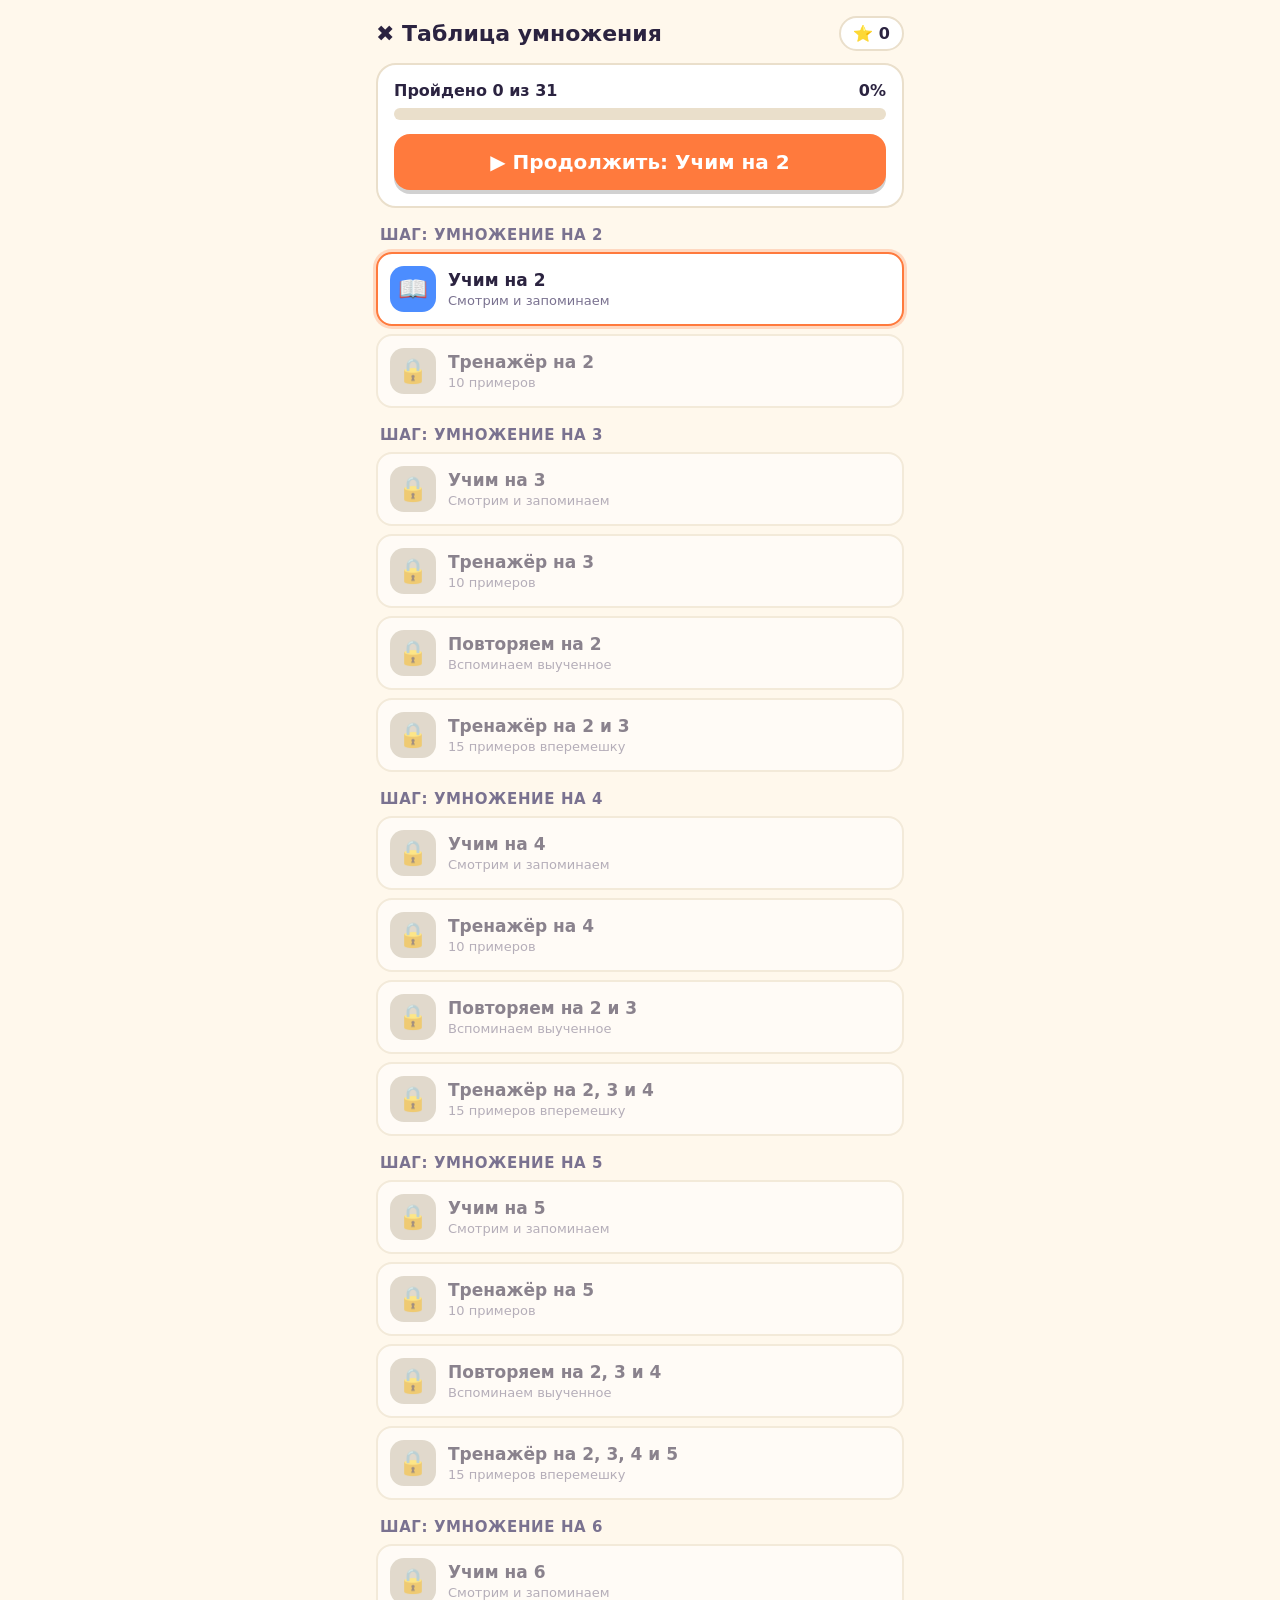
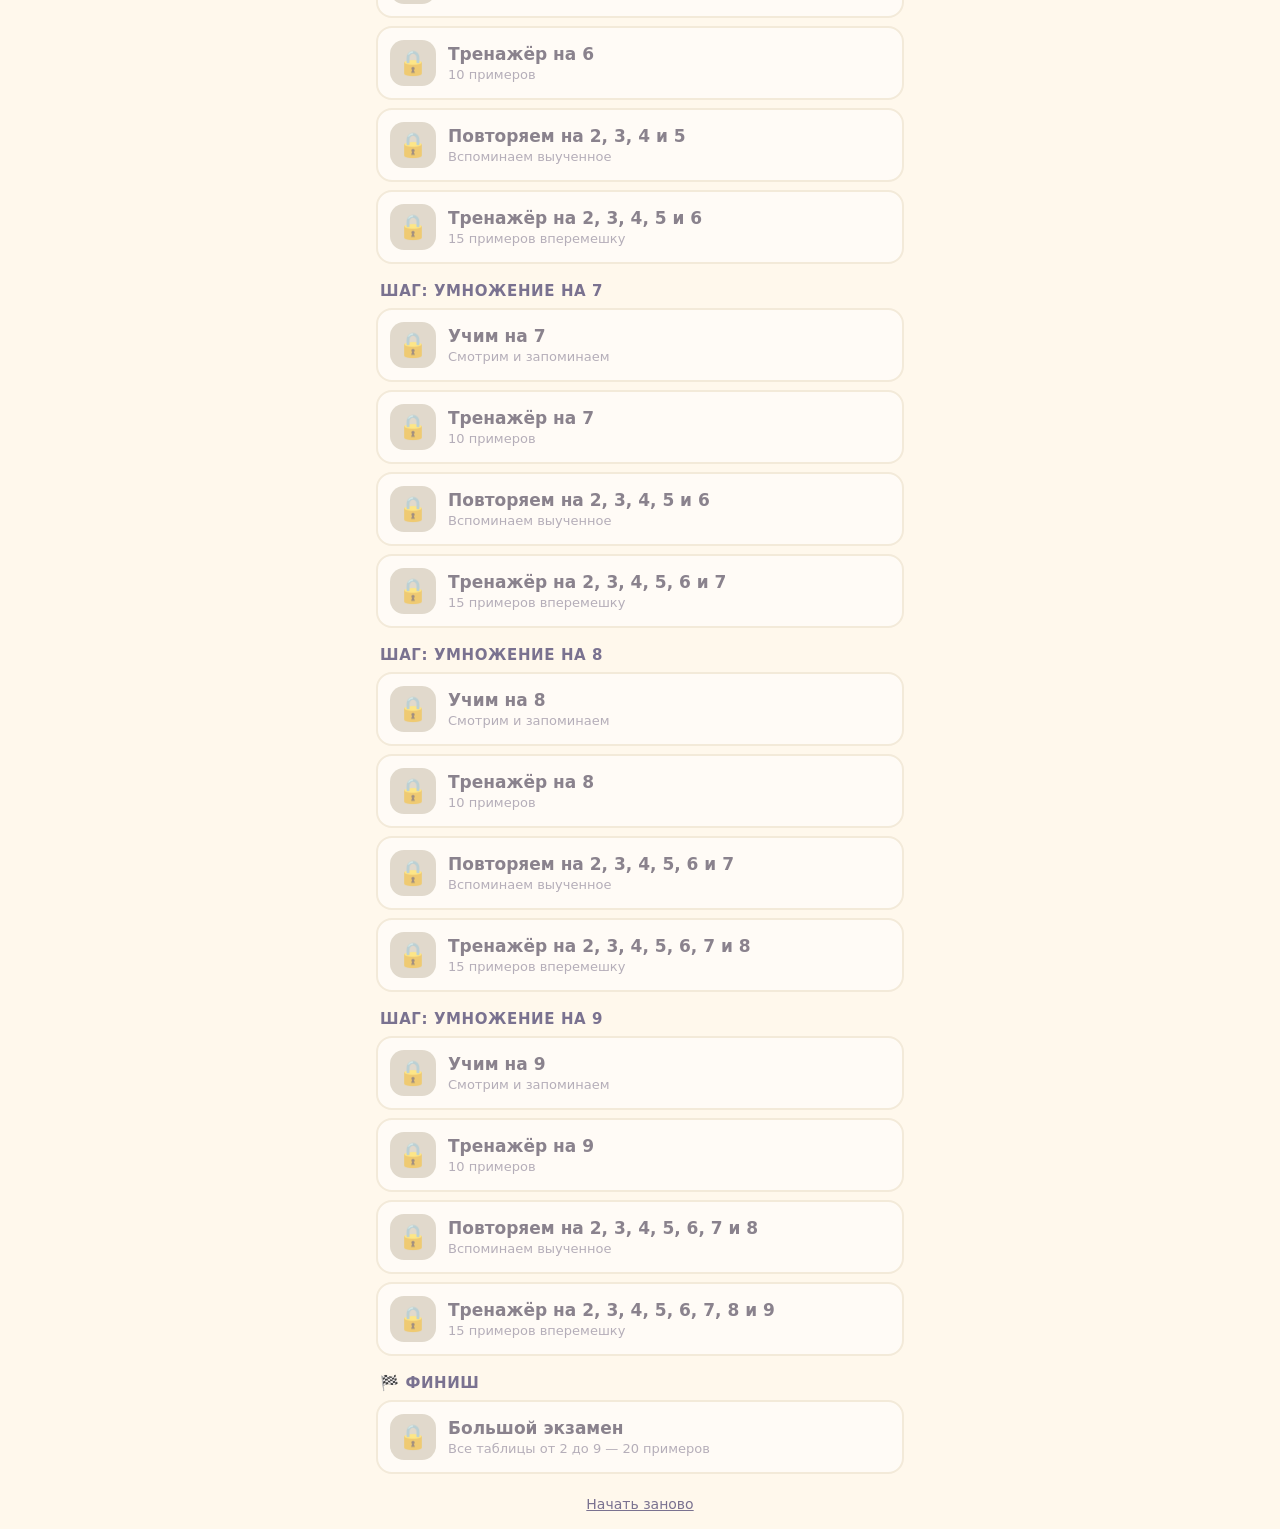
==== multiplication/index.html @ 718334b2 "Add multiplication table trainer app Co-Authored-By: Claude Opus 5.5 <noreply@anthropic.com> Claude-" ====
<!doctype html>
<html lang="ru">
<head>
<meta charset="utf-8">
<meta name="viewport" content="width=device-width, initial-scale=1, maximum-scale=1">
<title>Таблица умножения</title>
<style>
:root{
  --bg:#fff8ec; --card:#ffffff; --ink:#2b2340; --muted:#7a7290; --line:#eadfcb;
  --accent:#ff7a3d; --accent2:#4c8dff; --ok:#2fb36d; --bad:#e5484d; --lock:#c9c1b3;
  --learn:#4c8dff; --train:#ff7a3d; --review:#9b5de5; --mix:#2fb36d;
}
@media (prefers-color-scheme: dark){
  :root:not([data-theme="light"]){
    --bg:#1b1726; --card:#262036; --ink:#f3eefc; --muted:#a79fbd; --line:#3a3150; --lock:#4a4260;
  }
}
:root[data-theme="dark"]{ --bg:#1b1726; --card:#262036; --ink:#f3eefc; --muted:#a79fbd; --line:#3a3150; --lock:#4a4260; }
*{box-sizing:border-box}
html,body{margin:0;background:var(--bg);color:var(--ink);font-family:"Trebuchet MS",system-ui,-apple-system,Segoe UI,Roboto,sans-serif}
body{min-height:100vh;-webkit-tap-highlight-color:transparent}
button{font:inherit;color:inherit;cursor:pointer;border:0;background:none}
.wrap{max-width:560px;margin:0 auto;padding:16px}
header{display:flex;align-items:center;justify-content:space-between;gap:8px;margin-bottom:12px}
header h1{font-size:22px;margin:0}
.pill{background:var(--card);border:2px solid var(--line);border-radius:999px;padding:6px 12px;font-weight:700}
.back{background:var(--card);border:2px solid var(--line);border-radius:12px;padding:8px 12px;font-weight:700}
.card{background:var(--card);border:2px solid var(--line);border-radius:20px;padding:16px;margin-bottom:14px}
.muted{color:var(--muted)}
.big-btn{display:block;width:100%;padding:16px;border-radius:16px;background:var(--accent);color:#fff;font-size:20px;font-weight:800;box-shadow:0 4px 0 rgba(0,0,0,.18)}
.big-btn:active{transform:translateY(3px);box-shadow:0 1px 0 rgba(0,0,0,.18)}
.big-btn.blue{background:var(--accent2)}
.big-btn.ghost{background:var(--card);color:var(--ink);border:2px solid var(--line);box-shadow:none;margin-top:10px}
/* path */
.stage-title{font-size:15px;font-weight:800;color:var(--muted);margin:18px 4px 8px;text-transform:uppercase;letter-spacing:.04em}
.step{display:flex;align-items:center;gap:12px;width:100%;text-align:left;background:var(--card);border:2px solid var(--line);border-radius:16px;padding:12px;margin-bottom:8px}
.step .ico{width:46px;height:46px;flex:none;border-radius:14px;display:grid;place-items:center;font-size:24px;color:#fff}
.step .txt{flex:1;min-width:0}
.step .txt b{display:block;font-size:17px}
.step .txt span{font-size:13px;color:var(--muted)}
.step .st{font-size:18px;white-space:nowrap}
.step.locked{opacity:.55;cursor:not-allowed}
.step.locked .ico{background:var(--lock)!important}
.step.current{border-color:var(--accent);box-shadow:0 0 0 3px color-mix(in srgb,var(--accent) 25%,transparent)}
.t-learn{background:var(--learn)}.t-train{background:var(--train)}.t-review{background:var(--review)}.t-mix{background:var(--mix)}
.progress{height:12px;background:var(--line);border-radius:99px;overflow:hidden}
.progress i{display:block;height:100%;background:var(--ok);border-radius:99px;transition:width .3s}
/* learn table */
.rows{display:grid;gap:8px}
.row{display:flex;align-items:center;justify-content:space-between;background:var(--bg);border:2px solid var(--line);border-radius:14px;padding:10px 14px;font-size:24px;font-weight:800}
.row .ans{min-width:64px;text-align:center;border-radius:10px;padding:2px 8px;background:var(--accent2);color:#fff}
.row .ans.hidden{background:var(--line);color:transparent}
.dots{display:flex;flex-wrap:wrap;gap:3px;max-width:150px;justify-content:flex-end}
.dots i{width:9px;height:9px;border-radius:50%;background:var(--accent)}
.tip{background:color-mix(in srgb,var(--accent2) 14%,var(--card));border-radius:14px;padding:12px;margin:12px 0;font-size:16px;line-height:1.4}
.tabs{display:flex;flex-wrap:wrap;gap:6px;margin-bottom:12px}
.tabs button{padding:8px 14px;border-radius:12px;border:2px solid var(--line);background:var(--card);font-weight:800;font-size:17px}
.tabs button.on{background:var(--review);border-color:var(--review);color:#fff}
.toggle{display:flex;gap:8px;margin:10px 0}
.toggle button{flex:1;padding:10px;border-radius:12px;border:2px solid var(--line);background:var(--card);font-weight:700}
/* trainer */
.q{font-size:52px;font-weight:900;text-align:center;margin:8px 0 4px;letter-spacing:.02em}
.answer{font-size:44px;font-weight:900;text-align:center;min-height:64px;border-bottom:4px solid var(--line);margin:0 auto 10px;max-width:180px}
.answer.ok{color:var(--ok);border-color:var(--ok)}
.answer.bad{color:var(--bad);border-color:var(--bad)}
.feedback{text-align:center;min-height:28px;font-size:18px;font-weight:700;margin-bottom:8px}
.pad{display:grid;grid-template-columns:repeat(3,1fr);gap:8px}
.pad button{padding:16px 0;font-size:28px;font-weight:800;border-radius:14px;background:var(--card);border:2px solid var(--line);box-shadow:0 3px 0 var(--line)}
.pad button:active{transform:translateY(2px);box-shadow:none}
.pad .go{background:var(--ok);border-color:var(--ok);color:#fff;box-shadow:0 3px 0 rgba(0,0,0,.2)}
.pad .del{color:var(--bad)}
.hud{display:flex;justify-content:space-between;align-items:center;gap:10px;margin-bottom:6px;font-weight:700}
.hud .progress{flex:1}
.result{text-align:center}
.result .stars{font-size:54px;margin:6px 0}
.result h2{margin:6px 0}
.shake{animation:shake .35s}
@keyframes shake{0%,100%{transform:translateX(0)}25%{transform:translateX(-8px)}75%{transform:translateX(8px)}}
.pop{animation:pop .3s}
@keyframes pop{50%{transform:scale(1.15)}}
.mistakes{display:flex;flex-wrap:wrap;gap:6px;justify-content:center;margin:10px 0}
.mistakes span{background:color-mix(in srgb,var(--bad) 14%,var(--card));border-radius:10px;padding:4px 10px;font-weight:700}
.foot{text-align:center;margin-top:20px}
.foot button{color:var(--muted);text-decoration:underline;font-size:14px}
</style>
</head>
<body>
<div class="wrap" id="app"></div>
<script>
(function(){
const MAX = 9;           // учим таблицы от 2 до 9
const PASS_MISTAKES = 3; // сколько ошибок можно, чтобы пройти тренажёр
const KEY = 'mult-trainer-v1';

// ---------- путь обучения ----------
// 2: учим → тренажёр
// 3: учим → тренажёр → повторяем 2 → тренажёр 2 и 3
// 4: учим → тренажёр → повторяем 2–3 → тренажёр 2, 3 и 4 ... и так до 9
const steps = [];
for (let n = 2; n <= MAX; n++) {
  steps.push({type:'learn', tables:[n], stage:n});
  steps.push({type:'train', tables:[n], stage:n});
  if (n > 2) {
    const prev = range(2, n-1);
    steps.push({type:'review', tables:prev, stage:n});
    steps.push({type:'mix', tables:range(2, n), stage:n});
  }
}
steps.push({type:'mix', tables:range(2, MAX), stage:'final', final:true});

function range(a,b){const r=[];for(let i=a;i<=b;i++)r.push(i);return r}
function list(t){ if(t.length===1) return 'на '+t[0]; if(t.length===2) return 'на '+t[0]+' и '+t[1];
  return 'на '+t.slice(0,-1).join(', ')+' и '+t[t.length-1]; }
function stepTitle(s){
  if(s.final) return 'Большой экзамен';
  if(s.type==='learn') return 'Учим '+list(s.tables);
  if(s.type==='train') return 'Тренажёр '+list(s.tables);
  if(s.type==='review') return 'Повторяем '+list(s.tables);
  return 'Тренажёр '+list(s.tables);
}
function stepSub(s){
  if(s.final) return 'Все таблицы от 2 до '+MAX+' — 20 примеров';
  if(s.type==='learn') return 'Смотрим и запоминаем';
  if(s.type==='train') return '10 примеров';
  if(s.type==='review') return 'Вспоминаем выученное';
  return '15 примеров вперемешку';
}
const ICON = {learn:'📖', train:'🎯', review:'🔁', mix:'🧩'};

// ---------- сохранение ----------
let state = load();
function load(){
  try { const s = JSON.parse(localStorage.getItem(KEY)); if (s && s.stars) return s; } catch(e){}
  return {stars:{}};
}
function save(){ try { localStorage.setItem(KEY, JSON.stringify(state)); } catch(e){} }
function doneCount(){ return Object.keys(state.stars).length; }
function unlocked(i){ return i===0 || state.stars[i-1] !== undefined; }
function currentIndex(){ for(let i=0;i<steps.length;i++) if(state.stars[i]===undefined) return i; return -1; }
function totalStars(){ return Object.values(state.stars).reduce((a,b)=>a+b,0); }

// ---------- подсказки ----------
const TIPS = {
  2:'Умножить на 2 — это сложить число с самим собой: 6 × 2 = 6 + 6 = 12. Все ответы — чётные числа!',
  3:'Каждый следующий ответ на 3 больше: 3, 6, 9, 12, 15… Можно считать тройками.',
  4:'Умножить на 4 — это два раза удвоить: 7 × 4 → 7 × 2 = 14 → 14 × 2 = 28.',
  5:'Ответы на 5 всегда заканчиваются на 0 или 5. Чётное число × 5 → в конце 0, нечётное → 5.',
  6:'6 × чётное число: ответ заканчивается той же цифрой! 6 × 4 = 24, 6 × 6 = 36, 6 × 8 = 48.',
  7:'Самая хитрая таблица! Запомни: 7 × 7 = 49, 7 × 8 = 56 (5, 6, 7, 8 — по порядку: 56 = 7 × 8).',
  8:'Умножить на 8 — три раза удвоить: 3 → 6 → 12 → 24. Значит, 3 × 8 = 24.',
  9:'Секрет девятки: сумма цифр ответа равна 9 (18 → 1+8, 27 → 2+7). А первая цифра на 1 меньше числа: 9 × 6 = 54.'
};

// ---------- экран ----------
const app = document.getElementById('app');
function h(html){ app.innerHTML = html; window.scrollTo(0,0); }
function starsText(n){ return '⭐'.repeat(n) + '☆'.repeat(3-n); }

function home(){
  const cur = currentIndex();
  const pct = Math.round(doneCount()/steps.length*100);
  let html = `<header><h1>✖️ Таблица умножения</h1><span class="pill">⭐ ${totalStars()}</span></header>
  <div class="card">
    <div style="display:flex;justify-content:space-between;font-weight:700;margin-bottom:8px">
      <span>Пройдено ${doneCount()} из ${steps.length}</span><span>${pct}%</span></div>
    <div class="progress"><i style="width:${pct}%"></i></div>
    <div style="margin-top:14px">${cur>=0
      ? `<button class="big-btn" data-step="${cur}">▶ Продолжить: ${stepTitle(steps[cur])}</button>`
      : `<div style="text-align:center;font-size:20px;font-weight:800">🏆 Ты выучил всю таблицу умножения!</div>`}</div>
  </div>`;
  let last = null;
  steps.forEach((s,i)=>{
    if (s.stage!==last){
      last = s.stage;
      html += `<div class="stage-title">${s.stage==='final' ? '🏁 Финиш' : 'Шаг: умножение на '+s.stage}</div>`;
    }
    const lock = !unlocked(i), st = state.stars[i];
    const kind = s.final ? 'mix' : s.type;
    html += `<button class="step ${lock?'locked':''} ${i===cur?'current':''}" data-step="${i}" ${lock?'disabled':''}>
      <span class="ico t-${kind}">${lock?'🔒':(s.final?'🏆':ICON[s.type])}</span>
      <span class="txt"><b>${stepTitle(s)}</b><span>${stepSub(s)}</span></span>
      <span class="st">${st!==undefined ? (s.type==='learn'||s.type==='review' ? '✅' : starsText(st)) : ''}</span>
    </button>`;
  });
  html += `<div class="foot"><button id="reset">Начать заново</button></div>`;
  h(html);
  app.querySelectorAll('[data-step]').forEach(b=>b.onclick=()=>openStep(+b.dataset.step));
  document.getElementById('reset').onclick=()=>{
    if(confirm('Стереть весь прогресс и начать сначала?')){ state={stars:{}}; save(); home(); }
  };
}

function openStep(i){
  if(!unlocked(i)) return;
  const s = steps[i];
  if (s.type==='learn') learn(i, s.tables[0]);
  else if (s.type==='review') review(i, s.tables);
  else trainer(i, s.tables, s.final ? 20 : (s.type==='mix' ? 15 : 10));
}

function topBar(title){
  return `<header><button class="back" id="back">← Назад</button><h1 style="font-size:19px;text-align:right">${title}</h1></header>`;
}
function bindBack(){ document.getElementById('back').onclick = home; }

// ---------- учим ----------
function tableRows(n, hideAll){
  let r = '';
  for(let k=1;k<=10;k++){
    let dots=''; if(n*k<=40) for(let d=0; d<n*k; d++) dots+='<i></i>';
    r += `<button class="row" data-k="${k}">
      <span>${n} × ${k} =</span>
      <span style="display:flex;align-items:center;gap:10px"><span class="dots">${hideAll?'':dots}</span>
      <span class="ans ${hideAll?'hidden':''}">${n*k}</span></span></button>`;
  }
  return r;
}
function learn(i, n){
  let hide = false;
  function draw(){
    h(`${topBar('Учим на '+n)}
    <div class="card">
      <div class="tip">💡 ${TIPS[n]}</div>
      <div class="toggle">
        <button id="show" style="${!hide?'background:var(--learn);color:#fff;border-color:var(--learn)':''}">👀 Смотрю</button>
        <button id="hide" style="${hide?'background:var(--learn);color:#fff;border-color:var(--learn)':''}">🙈 Проверяю себя</button>
      </div>
      <p class="muted" style="margin:6px 2px 10px">${hide?'Скажи ответ вслух, потом нажми на строчку и проверь.':'Прочитай каждую строчку вслух 2–3 раза.'}</p>
      <div class="rows">${tableRows(n, hide)}</div>
    </div>
    <button class="big-btn blue" id="done">Я выучил! К тренажёру →</button>`);
    bindBack();
    document.getElementById('show').onclick=()=>{hide=false;draw()};
    document.getElementById('hide').onclick=()=>{hide=true;draw()};
    app.querySelectorAll('.row').forEach(r=>r.onclick=()=>{ const a=r.querySelector('.ans'); a.classList.toggle('hidden'); a.classList.add('pop'); setTimeout(()=>a.classList.remove('pop'),300); });
    document.getElementById('done').onclick=()=>{ if(state.stars[i]===undefined){state.stars[i]=3;save();} openStep(i+1); };
  }
  draw();
}

// ---------- повторяем ----------
function review(i, tables){
  let cur = tables[0], hide = false;
  function draw(){
    h(`${topBar('Повторяем')}
    <div class="card">
      <div class="tabs">${tables.map(t=>`<button data-t="${t}" class="${t===cur?'on':''}">× ${t}</button>`).join('')}</div>
      <div class="toggle">
        <button id="show" style="${!hide?'background:var(--review);color:#fff;border-color:var(--review)':''}">👀 Смотрю</button>
        <button id="hide" style="${hide?'background:var(--review);color:#fff;border-color:var(--review)':''}">🙈 Проверяю себя</button>
      </div>
      <div class="tip">💡 ${TIPS[cur]}</div>
      <div class="rows">${tableRows(cur, hide)}</div>
    </div>
    <button class="big-btn blue" id="done">Повторил! К тренажёру →</button>`);
    bindBack();
    app.querySelectorAll('[data-t]').forEach(b=>b.onclick=()=>{cur=+b.dataset.t;draw()});
    document.getElementById('show').onclick=()=>{hide=false;draw()};
    document.getElementById('hide').onclick=()=>{hide=true;draw()};
    app.querySelectorAll('.row').forEach(r=>r.onclick=()=>r.querySelector('.ans').classList.toggle('hidden'));
    document.getElementById('done').onclick=()=>{ if(state.stars[i]===undefined){state.stars[i]=3;save();} openStep(i+1); };
  }
  draw();
}

// ---------- тренажёр ----------
function makeQuestions(tables, count){
  // все пары, перемешиваем; новые таблицы (последняя) встречаются чаще
  const pool = [];
  tables.forEach((t,idx)=>{
    const weight = (tables.length>1 && idx===tables.length-1) ? 2 : 1;
    for(let k=1;k<=10;k++) for(let w=0;w<weight;w++){
      // иногда переставляем множители: 3 × 7 и 7 × 3
      pool.push(Math.random()<.3 ? {a:k,b:t} : {a:t,b:k});
    }
  });
  shuffle(pool);
  const out = [], seen = new Set();
  for(const q of pool){ const key=Math.min(q.a,q.b)+'x'+Math.max(q.a,q.b);
    if(seen.has(key)) continue; seen.add(key); out.push(q); if(out.length>=count) break; }
  while(out.length<count) out.push(pool[Math.floor(Math.random()*pool.length)]);
  return out;
}
function shuffle(a){ for(let i=a.length-1;i>0;i--){const j=Math.floor(Math.random()*(i+1));[a[i],a[j]]=[a[j],a[i]]} return a; }

let keyHandler = null;
function trainer(i, tables, count){
  const queue = makeQuestions(tables, count);
  const total = count;
  let solved = 0, mistakes = 0, wrongList = [], input = '', locked = false, firstTry = true;
  const praise = ['Молодец! 🎉','Верно! 👍','Супер! ⭐','Отлично! 💪','Так держать! 🚀','Правильно! ✅'];

  function draw(){
    const q = queue[0];
    h(`${topBar(stepTitle(steps[i]))}
    <div class="card">
      <div class="hud"><span>${solved}/${total}</span><div class="progress"><i style="width:${solved/total*100}%"></i></div><span>❌ ${mistakes}</span></div>
      <div class="q">${q.a} × ${q.b}</div>
      <div class="answer" id="ans">${input||'&nbsp;'}</div>
      <div class="feedback" id="fb">&nbsp;</div>
      <div class="pad">
        ${[1,2,3,4,5,6,7,8,9].map(d=>`<button data-d="${d}">${d}</button>`).join('')}
        <button class="del" data-d="del">⌫</button><button data-d="0">0</button><button class="go" data-d="ok">✔</button>
      </div>
    </div>`);
    bindBack();
    app.querySelectorAll('[data-d]').forEach(b=>b.onclick=()=>press(b.dataset.d));
  }
  function setAns(cls){ const el=document.getElementById('ans'); el.className='answer '+(cls||''); el.innerHTML=input||'&nbsp;'; }
  function press(d){
    if(locked) return;
    if(d==='del'){ input=input.slice(0,-1); setAns(); return; }
    if(d==='ok'){ check(); return; }
    if(input.length<3){ input+=d; setAns(); }
  }
  function check(){
    if(!input) return;
    const q = queue[0], right = q.a*q.b, fb = document.getElementById('fb');
    locked = true;
    if(+input===right){
      setAns('ok'); fb.style.color='var(--ok)'; fb.textContent = praise[Math.floor(Math.random()*praise.length)];
      queue.shift(); solved++; firstTry = true;
      setTimeout(next, 650);
    } else {
      if(firstTry){ mistakes++; wrongList.push(q.a+' × '+q.b+' = '+right); }
      firstTry = false;
      setAns('bad'); document.getElementById('ans').classList.add('shake');
      fb.style.color='var(--bad)'; fb.textContent = `Не совсем. ${q.a} × ${q.b} = ${right}. Напиши ещё раз!`;
      setTimeout(()=>{ input=''; setAns(); locked=false; }, 1400);
    }
  }
  function next(){
    input=''; locked=false;
    if(queue.length===0) return finish();
    draw();
  }
  function finish(){
    detachKeys();
    const pass = mistakes <= (count>10 ? PASS_MISTAKES+1 : PASS_MISTAKES);
    const stars = mistakes===0 ? 3 : mistakes<=1 ? 2 : 1;
    if(pass){ state.stars[i] = Math.max(state.stars[i]||0, stars); save(); }
    const nextI = i+1 < steps.length ? i+1 : -1;
    h(`${topBar('Результат')}
    <div class="card result">
      <div class="stars">${pass ? starsText(stars) : '😕'}</div>
      <h2>${pass ? (mistakes===0?'Без единой ошибки!':'Тренажёр пройден!') : 'Почти получилось!'}</h2>
      <p class="muted">Ошибок: ${mistakes}. ${pass ? '' : 'Чтобы пройти, нужно ошибиться не больше '+(count>10?PASS_MISTAKES+1:PASS_MISTAKES)+' раз.'}</p>
      ${wrongList.length?`<p style="margin-bottom:4px"><b>Повтори эти примеры:</b></p><div class="mistakes">${wrongList.map(w=>`<span>${w}</span>`).join('')}</div>`:''}
    </div>
    ${pass && nextI>=0 ? `<button class="big-btn" id="next">Дальше: ${stepTitle(steps[nextI])} →</button>` : ''}
    ${pass && nextI<0 ? `<div class="card result"><h2>🏆 Ура! Вся таблица умножения выучена!</h2></div>` : ''}
    <button class="big-btn ${pass?'ghost':''}" id="again">🔄 Ещё раз</button>
    <button class="big-btn ghost" id="map">🗺 К списку шагов</button>`);
    bindBack();
    const n = document.getElementById('next'); if(n) n.onclick=()=>openStep(nextI);
    document.getElementById('again').onclick=()=>openStep(i);
    document.getElementById('map').onclick=home;
  }
  function detachKeys(){ if(keyHandler){ document.removeEventListener('keydown', keyHandler); keyHandler=null; } }
  detachKeys();
  keyHandler = e=>{
    if(!document.getElementById('ans')) return detachKeys();
    if(/^[0-9]$/.test(e.key)) press(e.key);
    else if(e.key==='Backspace') press('del');
    else if(e.key==='Enter') press('ok');
  };
  document.addEventListener('keydown', keyHandler);
  draw();
}

home();
})();
</script>
</body>
</html>
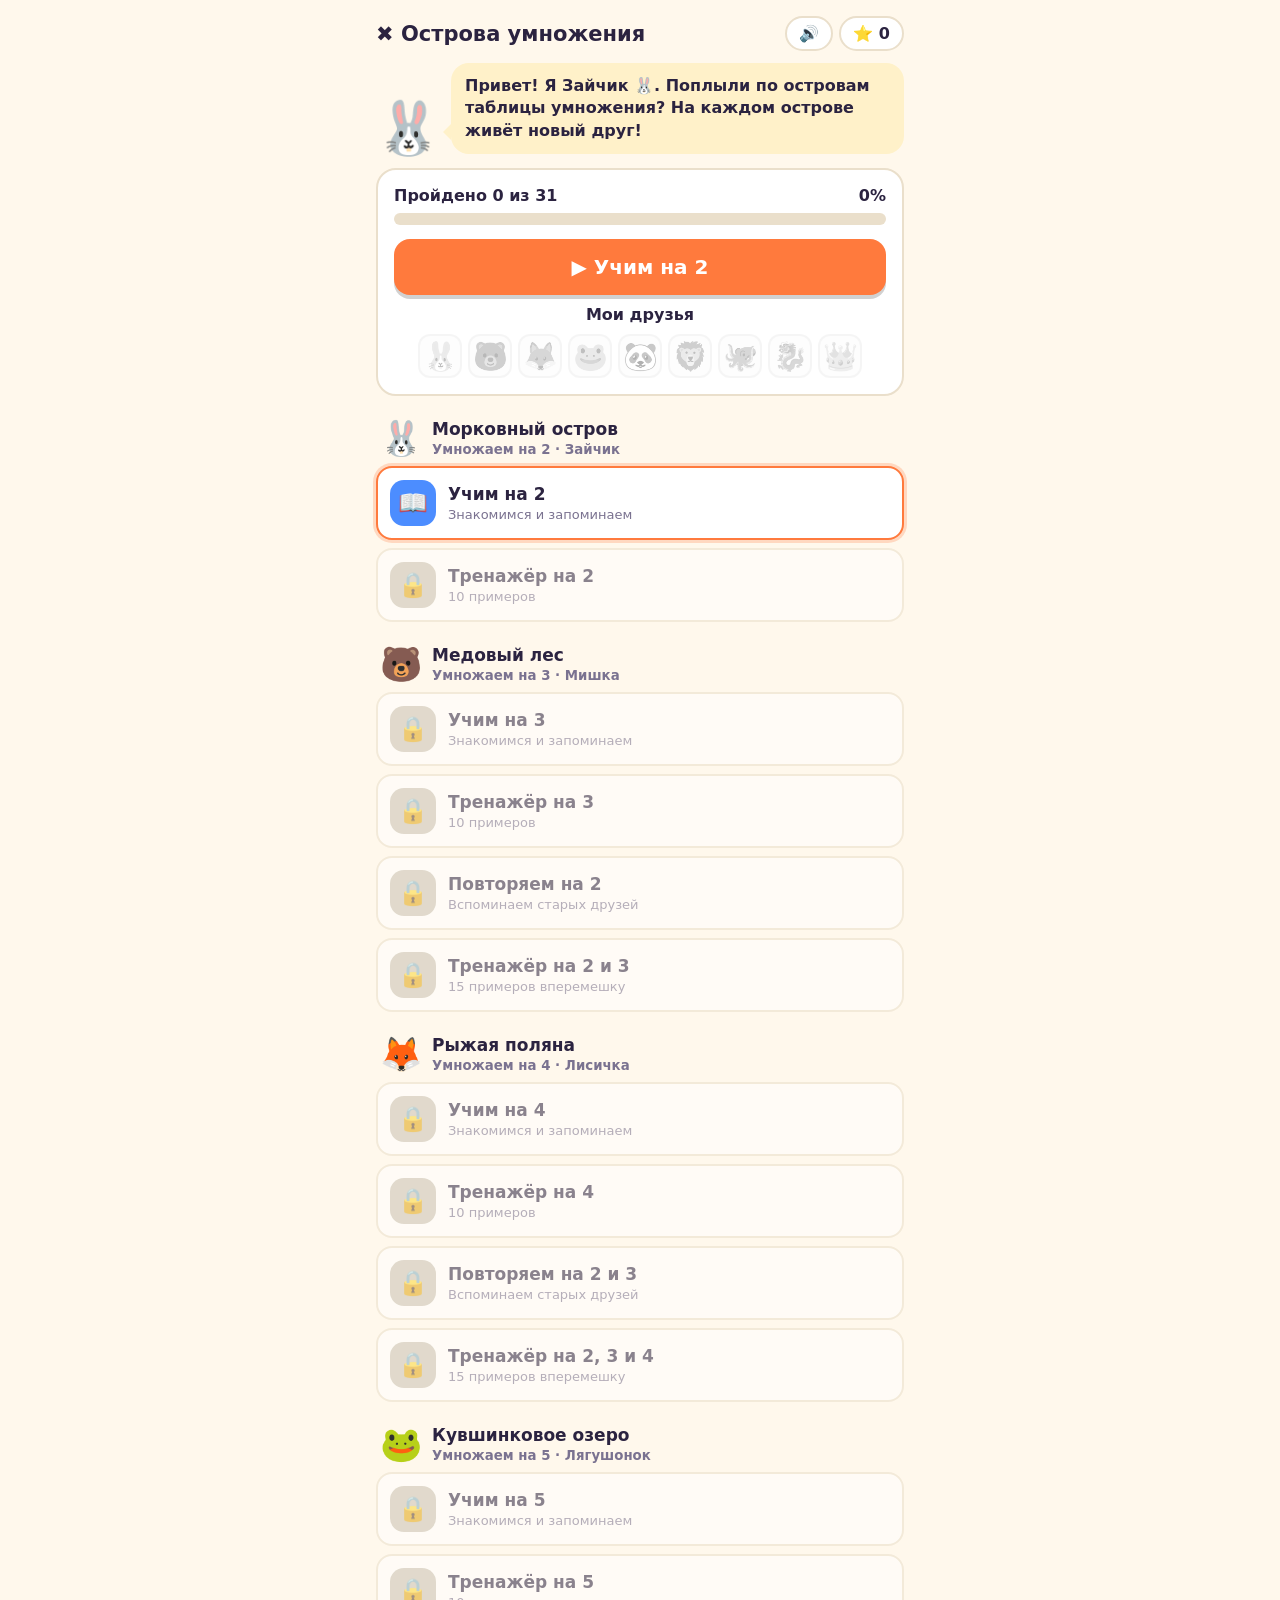
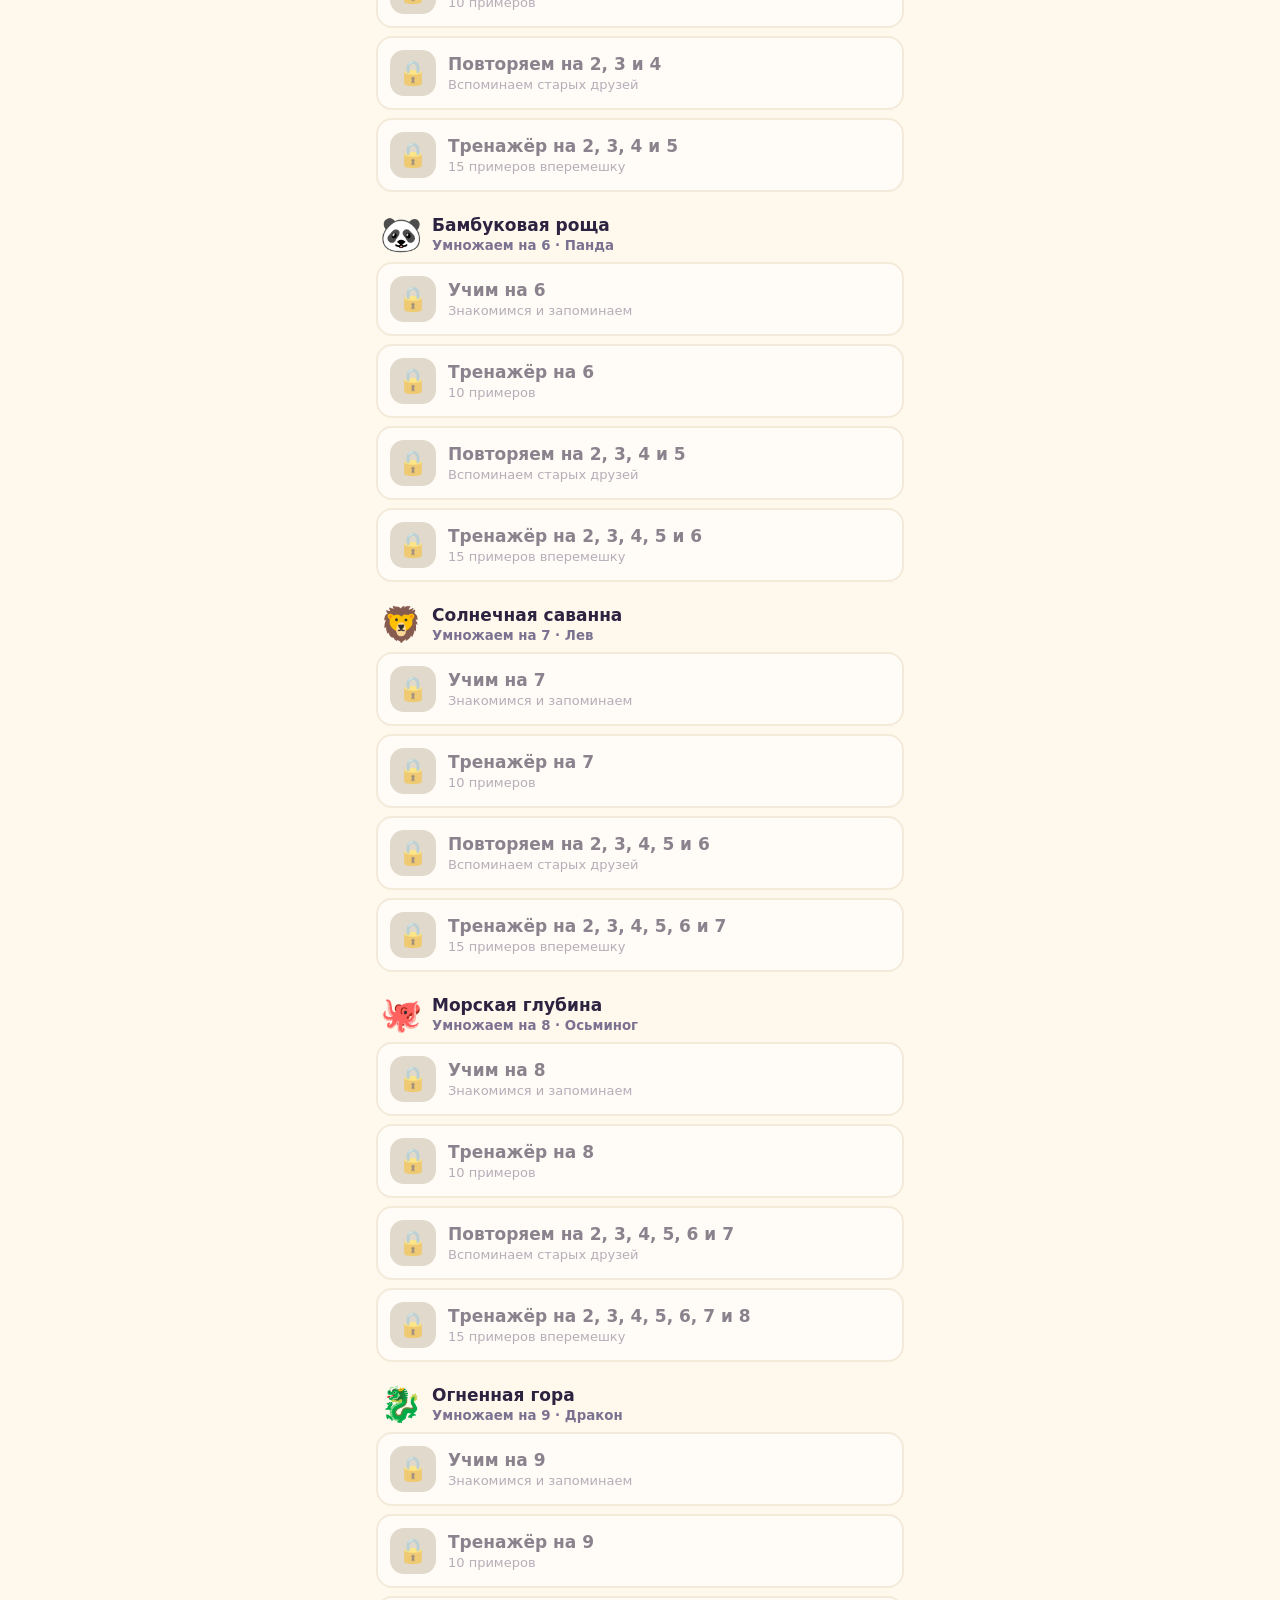
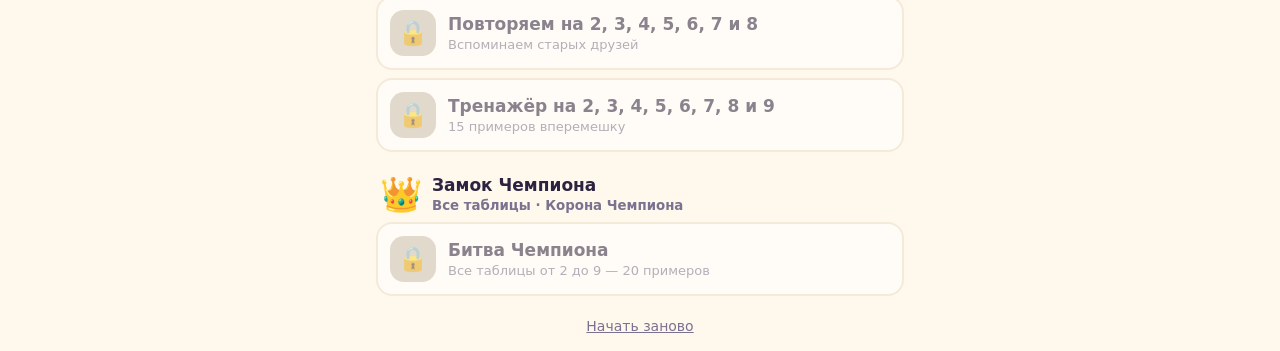
==== commit 46b4af81: "Make multiplication trainer playful and add swap-the-numbers hints Co-Authored-By: Claude Opus 5.5 <" ====
--- a/multiplication/index.html
+++ b/multiplication/index.html
@@ -7,32 +7,49 @@
 <style>
 :root{
   --bg:#fff8ec; --card:#ffffff; --ink:#2b2340; --muted:#7a7290; --line:#eadfcb;
-  --accent:#ff7a3d; --accent2:#4c8dff; --ok:#2fb36d; --bad:#e5484d; --lock:#c9c1b3;
-  --learn:#4c8dff; --train:#ff7a3d; --review:#9b5de5; --mix:#2fb36d;
+  --accent:#ff7a3d; --accent2:#4c8dff; --ok:#2fb36d; --bad:#e5484d; --lock:#c9c1b3; --gold:#ffc83d;
+  --learn:#4c8dff; --train:#ff7a3d; --review:#9b5de5; --mix:#2fb36d; --bubble:#fff1c9;
 }
 @media (prefers-color-scheme: dark){
   :root:not([data-theme="light"]){
-    --bg:#1b1726; --card:#262036; --ink:#f3eefc; --muted:#a79fbd; --line:#3a3150; --lock:#4a4260;
-  }
-}
-:root[data-theme="dark"]{ --bg:#1b1726; --card:#262036; --ink:#f3eefc; --muted:#a79fbd; --line:#3a3150; --lock:#4a4260; }
+    --bg:#1b1726; --card:#262036; --ink:#f3eefc; --muted:#a79fbd; --line:#3a3150; --lock:#4a4260; --bubble:#3b3352;
+  }
+}
+:root[data-theme="dark"]{ --bg:#1b1726; --card:#262036; --ink:#f3eefc; --muted:#a79fbd; --line:#3a3150; --lock:#4a4260; --bubble:#3b3352; }
 *{box-sizing:border-box}
 html,body{margin:0;background:var(--bg);color:var(--ink);font-family:"Trebuchet MS",system-ui,-apple-system,Segoe UI,Roboto,sans-serif}
-body{min-height:100vh;-webkit-tap-highlight-color:transparent}
+body{min-height:100vh;-webkit-tap-highlight-color:transparent;overflow-x:hidden}
 button{font:inherit;color:inherit;cursor:pointer;border:0;background:none}
 .wrap{max-width:560px;margin:0 auto;padding:16px}
 header{display:flex;align-items:center;justify-content:space-between;gap:8px;margin-bottom:12px}
-header h1{font-size:22px;margin:0}
+header h1{font-size:21px;margin:0}
+.hdr-r{display:flex;gap:6px;align-items:center}
 .pill{background:var(--card);border:2px solid var(--line);border-radius:999px;padding:6px 12px;font-weight:700}
 .back{background:var(--card);border:2px solid var(--line);border-radius:12px;padding:8px 12px;font-weight:700}
 .card{background:var(--card);border:2px solid var(--line);border-radius:20px;padding:16px;margin-bottom:14px}
 .muted{color:var(--muted)}
-.big-btn{display:block;width:100%;padding:16px;border-radius:16px;background:var(--accent);color:#fff;font-size:20px;font-weight:800;box-shadow:0 4px 0 rgba(0,0,0,.18)}
+.big-btn{display:block;width:100%;padding:16px;border-radius:16px;background:var(--accent);color:#fff;font-size:20px;font-weight:800;box-shadow:0 4px 0 rgba(0,0,0,.18);margin-bottom:10px}
 .big-btn:active{transform:translateY(3px);box-shadow:0 1px 0 rgba(0,0,0,.18)}
 .big-btn.blue{background:var(--accent2)}
-.big-btn.ghost{background:var(--card);color:var(--ink);border:2px solid var(--line);box-shadow:none;margin-top:10px}
-/* path */
-.stage-title{font-size:15px;font-weight:800;color:var(--muted);margin:18px 4px 8px;text-transform:uppercase;letter-spacing:.04em}
+.big-btn.ghost{background:var(--card);color:var(--ink);border:2px solid var(--line);box-shadow:none}
+
+/* маскот */
+.mascot{display:flex;align-items:flex-end;gap:10px;margin:4px 0 14px}
+.mascot .who{font-size:52px;line-height:1;animation:bob 2.4s ease-in-out infinite;flex:none}
+.mascot .say{position:relative;background:var(--bubble);border-radius:18px;padding:12px 14px;font-size:16px;line-height:1.4;font-weight:600;flex:1}
+.mascot .say:before{content:"";position:absolute;left:-8px;bottom:14px;border:8px solid transparent;border-right-color:var(--bubble);border-left:0}
+@keyframes bob{0%,100%{transform:translateY(0) rotate(-3deg)}50%{transform:translateY(-6px) rotate(3deg)}}
+
+/* друзья */
+.friends{display:flex;flex-wrap:wrap;gap:6px;justify-content:center;margin-top:10px}
+.friends span{width:44px;height:44px;display:grid;place-items:center;font-size:28px;border-radius:12px;background:var(--bg);border:2px solid var(--line)}
+.friends span.no{filter:grayscale(1);opacity:.3}
+
+/* карта */
+.island{display:flex;align-items:center;gap:10px;margin:22px 4px 8px}
+.island .ani{font-size:34px}
+.island b{font-size:17px;display:block}
+.island small{color:var(--muted);font-weight:700}
 .step{display:flex;align-items:center;gap:12px;width:100%;text-align:left;background:var(--card);border:2px solid var(--line);border-radius:16px;padding:12px;margin-bottom:8px}
 .step .ico{width:46px;height:46px;flex:none;border-radius:14px;display:grid;place-items:center;font-size:24px;color:#fff}
 .step .txt{flex:1;min-width:0}
@@ -41,88 +58,137 @@
 .step .st{font-size:18px;white-space:nowrap}
 .step.locked{opacity:.55;cursor:not-allowed}
 .step.locked .ico{background:var(--lock)!important}
-.step.current{border-color:var(--accent);box-shadow:0 0 0 3px color-mix(in srgb,var(--accent) 25%,transparent)}
+.step.current{border-color:var(--accent);box-shadow:0 0 0 3px color-mix(in srgb,var(--accent) 25%,transparent);animation:glow 1.6s ease-in-out infinite}
+@keyframes glow{50%{box-shadow:0 0 0 6px color-mix(in srgb,var(--accent) 15%,transparent)}}
 .t-learn{background:var(--learn)}.t-train{background:var(--train)}.t-review{background:var(--review)}.t-mix{background:var(--mix)}
 .progress{height:12px;background:var(--line);border-radius:99px;overflow:hidden}
 .progress i{display:block;height:100%;background:var(--ok);border-radius:99px;transition:width .3s}
-/* learn table */
+
+/* учим */
 .rows{display:grid;gap:8px}
-.row{display:flex;align-items:center;justify-content:space-between;background:var(--bg);border:2px solid var(--line);border-radius:14px;padding:10px 14px;font-size:24px;font-weight:800}
+.row{display:flex;align-items:center;justify-content:space-between;gap:8px;background:var(--bg);border:2px solid var(--line);border-radius:14px;padding:10px 12px;font-size:23px;font-weight:800;width:100%}
+.row .l{display:flex;flex-direction:column;align-items:flex-start;text-align:left}
+.row .tag{font-size:12px;font-weight:800;border-radius:8px;padding:2px 8px;margin-top:3px}
+.tag.known{background:color-mix(in srgb,var(--review) 18%,var(--card));color:var(--review)}
+.tag.new{background:color-mix(in srgb,var(--accent) 18%,var(--card));color:var(--accent)}
+.tag.easy{background:color-mix(in srgb,var(--ok) 18%,var(--card));color:var(--ok)}
 .row .ans{min-width:64px;text-align:center;border-radius:10px;padding:2px 8px;background:var(--accent2);color:#fff}
 .row .ans.hidden{background:var(--line);color:transparent}
-.dots{display:flex;flex-wrap:wrap;gap:3px;max-width:150px;justify-content:flex-end}
-.dots i{width:9px;height:9px;border-radius:50%;background:var(--accent)}
+.row .swap{display:block;font-size:13px;font-weight:700;color:var(--review);margin-top:4px;text-align:left}
+.dots{display:flex;flex-wrap:wrap;gap:3px;max-width:120px;justify-content:flex-end}
+.dots i{width:8px;height:8px;border-radius:50%;background:var(--accent)}
 .tip{background:color-mix(in srgb,var(--accent2) 14%,var(--card));border-radius:14px;padding:12px;margin:12px 0;font-size:16px;line-height:1.4}
+.score{display:flex;gap:8px;margin:10px 0}
+.score div{flex:1;text-align:center;border-radius:14px;padding:10px 4px;font-weight:800}
+.score div b{display:block;font-size:28px}
 .tabs{display:flex;flex-wrap:wrap;gap:6px;margin-bottom:12px}
-.tabs button{padding:8px 14px;border-radius:12px;border:2px solid var(--line);background:var(--card);font-weight:800;font-size:17px}
+.tabs button{padding:8px 12px;border-radius:12px;border:2px solid var(--line);background:var(--card);font-weight:800;font-size:17px}
 .tabs button.on{background:var(--review);border-color:var(--review);color:#fff}
 .toggle{display:flex;gap:8px;margin:10px 0}
 .toggle button{flex:1;padding:10px;border-radius:12px;border:2px solid var(--line);background:var(--card);font-weight:700}
-/* trainer */
-.q{font-size:52px;font-weight:900;text-align:center;margin:8px 0 4px;letter-spacing:.02em}
-.answer{font-size:44px;font-weight:900;text-align:center;min-height:64px;border-bottom:4px solid var(--line);margin:0 auto 10px;max-width:180px}
+.toggle button.on{color:#fff}
+
+/* волшебная перестановка */
+.magic{text-align:center}
+.magic h3{margin:0 0 6px}
+.grid-wrap{min-height:150px;display:grid;place-items:center;margin:8px 0}
+.dgrid{display:inline-grid;gap:6px;transition:transform .5s}
+.dgrid i{width:16px;height:16px;border-radius:50%;background:var(--accent);display:block}
+.dgrid.spin{animation:spin .6s ease}
+@keyframes spin{0%{transform:rotate(0) scale(1)}50%{transform:rotate(90deg) scale(.8)}100%{transform:rotate(0) scale(1)}}
+.eq{font-size:30px;font-weight:900;margin:4px 0 10px}
+.eq .x{color:var(--review)}
+.small-btn{padding:10px 18px;border-radius:12px;background:var(--review);color:#fff;font-weight:800;font-size:17px}
+
+/* тренажёр */
+.road{position:relative;height:48px;margin:2px 0 6px;border-radius:24px;background:repeating-linear-gradient(90deg,var(--line) 0 14px,transparent 14px 24px) center/100% 4px no-repeat}
+.road .runner{position:absolute;top:2px;font-size:36px;transition:left .5s cubic-bezier(.5,1.6,.5,1);transform:translateX(-50%)}
+.road .goal{position:absolute;right:-4px;top:4px;font-size:32px}
+.hud{display:flex;justify-content:space-between;align-items:center;gap:10px;font-weight:800}
+.combo{color:var(--accent);min-height:22px}
+.q{font-size:54px;font-weight:900;text-align:center;margin:6px 0 4px;letter-spacing:.02em}
+.answer{font-size:44px;font-weight:900;text-align:center;min-height:64px;border-bottom:4px solid var(--line);margin:0 auto 8px;max-width:180px}
 .answer.ok{color:var(--ok);border-color:var(--ok)}
 .answer.bad{color:var(--bad);border-color:var(--bad)}
-.feedback{text-align:center;min-height:28px;font-size:18px;font-weight:700;margin-bottom:8px}
+.feedback{text-align:center;min-height:28px;font-size:17px;font-weight:700;margin-bottom:8px;line-height:1.35}
+.hintbox{background:var(--bubble);border-radius:14px;padding:10px 12px;margin-bottom:10px;font-size:16px;font-weight:600;line-height:1.4}
+.hint-btn{display:block;margin:0 auto 10px;padding:6px 14px;border-radius:99px;border:2px dashed var(--review);color:var(--review);font-weight:800}
 .pad{display:grid;grid-template-columns:repeat(3,1fr);gap:8px}
-.pad button{padding:16px 0;font-size:28px;font-weight:800;border-radius:14px;background:var(--card);border:2px solid var(--line);box-shadow:0 3px 0 var(--line)}
+.pad button{padding:15px 0;font-size:28px;font-weight:800;border-radius:14px;background:var(--card);border:2px solid var(--line);box-shadow:0 3px 0 var(--line)}
 .pad button:active{transform:translateY(2px);box-shadow:none}
 .pad .go{background:var(--ok);border-color:var(--ok);color:#fff;box-shadow:0 3px 0 rgba(0,0,0,.2)}
 .pad .del{color:var(--bad)}
-.hud{display:flex;justify-content:space-between;align-items:center;gap:10px;margin-bottom:6px;font-weight:700}
-.hud .progress{flex:1}
 .result{text-align:center}
 .result .stars{font-size:54px;margin:6px 0}
+.result .stars span{display:inline-block;animation:starIn .5s both}
+@keyframes starIn{0%{transform:scale(0) rotate(-90deg)}80%{transform:scale(1.3)}100%{transform:scale(1)}}
 .result h2{margin:6px 0}
+.newfriend{font-size:80px;animation:starIn .7s both .3s;display:inline-block}
 .shake{animation:shake .35s}
 @keyframes shake{0%,100%{transform:translateX(0)}25%{transform:translateX(-8px)}75%{transform:translateX(8px)}}
 .pop{animation:pop .3s}
 @keyframes pop{50%{transform:scale(1.15)}}
+.jump{animation:jump .5s}
+@keyframes jump{40%{transform:translate(-50%,-14px)}}
 .mistakes{display:flex;flex-wrap:wrap;gap:6px;justify-content:center;margin:10px 0}
 .mistakes span{background:color-mix(in srgb,var(--bad) 14%,var(--card));border-radius:10px;padding:4px 10px;font-weight:700}
 .foot{text-align:center;margin-top:20px}
 .foot button{color:var(--muted);text-decoration:underline;font-size:14px}
+.confetti{position:fixed;top:-20px;width:10px;height:14px;z-index:50;pointer-events:none;animation:fall linear forwards}
+@keyframes fall{to{transform:translateY(110vh) rotate(720deg)}}
+.float{position:fixed;z-index:50;pointer-events:none;font-size:30px;font-weight:900;animation:floatUp 1s ease-out forwards}
+@keyframes floatUp{to{transform:translateY(-80px);opacity:0}}
 </style>
 </head>
 <body>
 <div class="wrap" id="app"></div>
 <script>
 (function(){
-const MAX = 9;           // учим таблицы от 2 до 9
-const PASS_MISTAKES = 3; // сколько ошибок можно, чтобы пройти тренажёр
+const MAX = 9;
+const PASS_MISTAKES = 3;
 const KEY = 'mult-trainer-v1';
 
+// жители островов: каждая таблица — свой остров и свой друг
+const FRIENDS = {
+  2:{e:'🐰', name:'Зайчик',     island:'Морковный остров'},
+  3:{e:'🐻', name:'Мишка',      island:'Медовый лес'},
+  4:{e:'🦊', name:'Лисичка',    island:'Рыжая поляна'},
+  5:{e:'🐸', name:'Лягушонок',  island:'Кувшинковое озеро'},
+  6:{e:'🐼', name:'Панда',      island:'Бамбуковая роща'},
+  7:{e:'🦁', name:'Лев',        island:'Солнечная саванна'},
+  8:{e:'🐙', name:'Осьминог',   island:'Морская глубина'},
+  9:{e:'🐉', name:'Дракон',     island:'Огненная гора'},
+  final:{e:'👑', name:'Корона Чемпиона', island:'Замок Чемпиона'}
+};
+
 // ---------- путь обучения ----------
-// 2: учим → тренажёр
-// 3: учим → тренажёр → повторяем 2 → тренажёр 2 и 3
-// 4: учим → тренажёр → повторяем 2–3 → тренажёр 2, 3 и 4 ... и так до 9
 const steps = [];
 for (let n = 2; n <= MAX; n++) {
   steps.push({type:'learn', tables:[n], stage:n});
   steps.push({type:'train', tables:[n], stage:n});
   if (n > 2) {
-    const prev = range(2, n-1);
-    steps.push({type:'review', tables:prev, stage:n});
+    steps.push({type:'review', tables:range(2, n-1), stage:n});
     steps.push({type:'mix', tables:range(2, n), stage:n});
   }
 }
 steps.push({type:'mix', tables:range(2, MAX), stage:'final', final:true});
+const lastOfStage = {};
+steps.forEach((s,i)=>lastOfStage[s.stage]=i);
 
 function range(a,b){const r=[];for(let i=a;i<=b;i++)r.push(i);return r}
 function list(t){ if(t.length===1) return 'на '+t[0]; if(t.length===2) return 'на '+t[0]+' и '+t[1];
   return 'на '+t.slice(0,-1).join(', ')+' и '+t[t.length-1]; }
 function stepTitle(s){
-  if(s.final) return 'Большой экзамен';
+  if(s.final) return 'Битва Чемпиона';
   if(s.type==='learn') return 'Учим '+list(s.tables);
-  if(s.type==='train') return 'Тренажёр '+list(s.tables);
   if(s.type==='review') return 'Повторяем '+list(s.tables);
   return 'Тренажёр '+list(s.tables);
 }
 function stepSub(s){
   if(s.final) return 'Все таблицы от 2 до '+MAX+' — 20 примеров';
-  if(s.type==='learn') return 'Смотрим и запоминаем';
+  if(s.type==='learn') return 'Знакомимся и запоминаем';
   if(s.type==='train') return '10 примеров';
-  if(s.type==='review') return 'Вспоминаем выученное';
+  if(s.type==='review') return 'Вспоминаем старых друзей';
   return '15 примеров вперемешку';
 }
 const ICON = {learn:'📖', train:'🎯', review:'🔁', mix:'🧩'};
@@ -130,49 +196,123 @@
 // ---------- сохранение ----------
 let state = load();
 function load(){
-  try { const s = JSON.parse(localStorage.getItem(KEY)); if (s && s.stars) return s; } catch(e){}
-  return {stars:{}};
+  try { const s = JSON.parse(localStorage.getItem(KEY)); if (s && s.stars) { if(s.sound===undefined) s.sound=true; return s; } } catch(e){}
+  return {stars:{}, sound:true};
 }
 function save(){ try { localStorage.setItem(KEY, JSON.stringify(state)); } catch(e){} }
 function doneCount(){ return Object.keys(state.stars).length; }
 function unlocked(i){ return i===0 || state.stars[i-1] !== undefined; }
 function currentIndex(){ for(let i=0;i<steps.length;i++) if(state.stars[i]===undefined) return i; return -1; }
 function totalStars(){ return Object.values(state.stars).reduce((a,b)=>a+b,0); }
+function hasFriend(stage){ return state.stars[lastOfStage[stage]] !== undefined; }
+
+// ---------- звуки и праздник ----------
+let actx = null;
+function beep(notes){
+  if(!state.sound) return;
+  try{
+    actx = actx || new (window.AudioContext||window.webkitAudioContext)();
+    let t = actx.currentTime;
+    notes.forEach(([f,d])=>{
+      const o=actx.createOscillator(), g=actx.createGain();
+      o.type='triangle'; o.frequency.value=f; o.connect(g); g.connect(actx.destination);
+      g.gain.setValueAtTime(.18,t); g.gain.exponentialRampToValueAtTime(.001,t+d);
+      o.start(t); o.stop(t+d); t+=d*.8;
+    });
+  }catch(e){}
+}
+const SND = {
+  ok:()=>beep([[660,.12],[880,.18]]),
+  bad:()=>beep([[220,.25]]),
+  tap:()=>beep([[520,.05]]),
+  win:()=>beep([[523,.15],[659,.15],[784,.15],[1047,.35]])
+};
+function confetti(n){
+  const colors=['#ff7a3d','#4c8dff','#2fb36d','#ffc83d','#9b5de5','#e5484d'];
+  for(let i=0;i<n;i++){
+    const c=document.createElement('i'); c.className='confetti';
+    c.style.left=Math.random()*100+'vw'; c.style.background=colors[i%colors.length];
+    c.style.animationDuration=(1.5+Math.random()*1.5)+'s'; c.style.animationDelay=(Math.random()*.4)+'s';
+    c.style.borderRadius=Math.random()<.5?'50%':'2px';
+    document.body.appendChild(c); setTimeout(()=>c.remove(),3500);
+  }
+}
+function floatText(txt, el){
+  const r = el.getBoundingClientRect(), f=document.createElement('div');
+  f.className='float'; f.textContent=txt; f.style.left=(r.left+r.width/2-20)+'px'; f.style.top=(r.top)+'px';
+  document.body.appendChild(f); setTimeout(()=>f.remove(),1000);
+}
 
 // ---------- подсказки ----------
 const TIPS = {
-  2:'Умножить на 2 — это сложить число с самим собой: 6 × 2 = 6 + 6 = 12. Все ответы — чётные числа!',
-  3:'Каждый следующий ответ на 3 больше: 3, 6, 9, 12, 15… Можно считать тройками.',
-  4:'Умножить на 4 — это два раза удвоить: 7 × 4 → 7 × 2 = 14 → 14 × 2 = 28.',
-  5:'Ответы на 5 всегда заканчиваются на 0 или 5. Чётное число × 5 → в конце 0, нечётное → 5.',
+  2:'Умножить на 2 — это сложить число с самим собой: 6 × 2 = 6 + 6 = 12. Все ответы — чётные!',
+  3:'Каждый следующий ответ на 3 больше: 3, 6, 9, 12, 15… Шагаем тройками, как Мишка по ступенькам.',
+  4:'Умножить на 4 — это два раза удвоить: 7 × 4 → 7 + 7 = 14 → 14 + 14 = 28.',
+  5:'Ответы на 5 всегда заканчиваются на 0 или 5 — как стрелки на часах: 5, 10, 15, 20…',
   6:'6 × чётное число: ответ заканчивается той же цифрой! 6 × 4 = 24, 6 × 6 = 36, 6 × 8 = 48.',
-  7:'Самая хитрая таблица! Запомни: 7 × 7 = 49, 7 × 8 = 56 (5, 6, 7, 8 — по порядку: 56 = 7 × 8).',
-  8:'Умножить на 8 — три раза удвоить: 3 → 6 → 12 → 24. Значит, 3 × 8 = 24.',
-  9:'Секрет девятки: сумма цифр ответа равна 9 (18 → 1+8, 27 → 2+7). А первая цифра на 1 меньше числа: 9 × 6 = 54.'
+  7:'Самая хитрая таблица! Зато новых примеров совсем мало. Запомни: 7 × 8 = 56 — «5, 6, 7, 8» по порядку!',
+  8:'Умножить на 8 — три раза удвоить: 3 → 6 → 12 → 24. Значит, 8 × 3 = 24.',
+  9:'Секрет Дракона: сумма цифр ответа всегда 9 (18 → 1+8, 27 → 2+7). А первая цифра на 1 меньше: 9 × 6 = 54.'
 };
 
-// ---------- экран ----------
+// подсказка к конкретному примеру a × b; learned — таблицы, которые уже учили раньше
+function hintFor(a, b, learned){
+  const small=Math.min(a,b), big=Math.max(a,b);
+  if (small===1) return `☝️ Умножить на 1 — число не меняется: ${a} × ${b} = ${big}.`;
+  if (a===10 || b===10) return `🔟 Умножить на 10 — просто припиши нолик: ${small===10?big:small} → ${(small===10?big:small)}0.`;
+  if (small!==big && learned.includes(small)) {
+    const swap = a===big
+      ? `🔄 Поменяй числа местами! ${a} × ${b} = ${b} × ${a}. `
+      : '';
+    return `${swap}Это пример из таблицы на ${small} — ты её уже знаешь, ${FRIENDS[small].e} ${FRIENDS[small].name} помнит! ${trick(small, big)}`;
+  }
+  return trick(a, b);
+}
+function trick(a, b){
+  // a — таблица, b — на сколько умножаем
+  if (a===2) return `➕ Сложи: ${b} + ${b}.`;
+  if (b===2) return `➕ Сложи: ${a} + ${a}.`;
+  if (a===4) return `✌️ Удвой два раза: ${b} → ${b*2} → …`;
+  if (a===5) return `🕐 Считай пятёрками, как минутки на часах: 5, 10, 15…`;
+  if (a===9) return `🐉 Секрет: ${b} × 10 = ${b*10}, а теперь отними ${b}.`;
+  if (a===8) return `✌️ Удвой три раза: ${b} → ${b*2} → ${b*4} → …`;
+  if (b===5) return `🕐 ${a} × 10 = ${a*10}, а половина от этого — ответ.`;
+  return `🪜 Вспомни ${a} × ${b-1} = ${a*(b-1)} и прибавь ещё ${a}.`;
+}
+
+// ---------- экраны ----------
 const app = document.getElementById('app');
 function h(html){ app.innerHTML = html; window.scrollTo(0,0); }
 function starsText(n){ return '⭐'.repeat(n) + '☆'.repeat(3-n); }
+function mascot(who, text){ return `<div class="mascot"><div class="who">${who}</div><div class="say">${text}</div></div>`; }
+function pick(a){ return a[Math.floor(Math.random()*a.length)]; }
 
 function home(){
   const cur = currentIndex();
   const pct = Math.round(doneCount()/steps.length*100);
-  let html = `<header><h1>✖️ Таблица умножения</h1><span class="pill">⭐ ${totalStars()}</span></header>
+  const curStep = cur>=0 ? steps[cur] : null;
+  const guide = curStep ? FRIENDS[curStep.stage] : FRIENDS.final;
+  const hello = cur<0 ? 'Ура! Ты прошёл все острова и стал Чемпионом умножения! 🏆'
+    : cur===0 ? 'Привет! Я Зайчик 🐰. Поплыли по островам таблицы умножения? На каждом острове живёт новый друг!'
+    : pick([`Ты на острове «${guide.island}». Вперёд!`,'Я в тебя верю! 💪','Каждый день понемножку — и всё получится!',`Уже ${totalStars()} звёзд! Соберём ещё?`]);
+  let html = `<header><h1>✖️ Острова умножения</h1>
+    <div class="hdr-r"><button class="pill" id="snd">${state.sound?'🔊':'🔇'}</button><span class="pill">⭐ ${totalStars()}</span></div></header>
+  ${mascot(guide.e, hello)}
   <div class="card">
     <div style="display:flex;justify-content:space-between;font-weight:700;margin-bottom:8px">
       <span>Пройдено ${doneCount()} из ${steps.length}</span><span>${pct}%</span></div>
     <div class="progress"><i style="width:${pct}%"></i></div>
-    <div style="margin-top:14px">${cur>=0
-      ? `<button class="big-btn" data-step="${cur}">▶ Продолжить: ${stepTitle(steps[cur])}</button>`
-      : `<div style="text-align:center;font-size:20px;font-weight:800">🏆 Ты выучил всю таблицу умножения!</div>`}</div>
+    <div style="margin-top:14px">${cur>=0 ? `<button class="big-btn" data-step="${cur}">▶ ${stepTitle(steps[cur])}</button>` : ''}</div>
+    <div style="text-align:center;font-weight:800;margin-top:4px">Мои друзья</div>
+    <div class="friends">${range(2,MAX).map(n=>`<span class="${hasFriend(n)?'':'no'}" title="${FRIENDS[n].name}">${FRIENDS[n].e}</span>`).join('')}
+      <span class="${hasFriend('final')?'':'no'}">👑</span></div>
   </div>`;
   let last = null;
   steps.forEach((s,i)=>{
     if (s.stage!==last){
-      last = s.stage;
-      html += `<div class="stage-title">${s.stage==='final' ? '🏁 Финиш' : 'Шаг: умножение на '+s.stage}</div>`;
+      last = s.stage; const f=FRIENDS[s.stage];
+      html += `<div class="island"><span class="ani">${f.e}</span><span><b>${f.island}</b>
+        <small>${s.stage==='final'?'Все таблицы':'Умножаем на '+s.stage} · ${f.name}</small></span></div>`;
     }
     const lock = !unlocked(i), st = state.stars[i];
     const kind = s.final ? 'mix' : s.type;
@@ -184,9 +324,10 @@
   });
   html += `<div class="foot"><button id="reset">Начать заново</button></div>`;
   h(html);
-  app.querySelectorAll('[data-step]').forEach(b=>b.onclick=()=>openStep(+b.dataset.step));
+  app.querySelectorAll('[data-step]').forEach(b=>b.onclick=()=>{ SND.tap(); openStep(+b.dataset.step); });
+  document.getElementById('snd').onclick=()=>{ state.sound=!state.sound; save(); home(); };
   document.getElementById('reset').onclick=()=>{
-    if(confirm('Стереть весь прогресс и начать сначала?')){ state={stars:{}}; save(); home(); }
+    if(confirm('Стереть весь прогресс и начать сначала?')){ state={stars:{},sound:state.sound}; save(); home(); }
   };
 }
 
@@ -197,67 +338,114 @@
   else if (s.type==='review') review(i, s.tables);
   else trainer(i, s.tables, s.final ? 20 : (s.type==='mix' ? 15 : 10));
 }
-
 function topBar(title){
   return `<header><button class="back" id="back">← Назад</button><h1 style="font-size:19px;text-align:right">${title}</h1></header>`;
 }
 function bindBack(){ document.getElementById('back').onclick = home; }
 
-// ---------- учим ----------
-function tableRows(n, hideAll){
+// строчки таблицы: n × k; learned — таблицы, выученные раньше
+function tableRows(n, hide, learned){
   let r = '';
   for(let k=1;k<=10;k++){
-    let dots=''; if(n*k<=40) for(let d=0; d<n*k; d++) dots+='<i></i>';
+    let dots=''; if(!hide && n*k<=30) for(let d=0; d<n*k; d++) dots+='<i></i>';
+    let tag='', swap='';
+    if(k===1) tag='<span class="tag easy">😎 легко</span>';
+    else if(k===10) tag='<span class="tag easy">🔟 припиши 0</span>';
+    else if(k<n && learned.includes(k)){ tag=`<span class="tag known">🔄 уже знаешь!</span>`;
+      swap=`<span class="swap">= ${k} × ${n} из таблицы на ${k} ${FRIENDS[k].e}</span>`; }
+    else if(k>=n) tag='<span class="tag new">🆕 новое</span>';
     r += `<button class="row" data-k="${k}">
-      <span>${n} × ${k} =</span>
-      <span style="display:flex;align-items:center;gap:10px"><span class="dots">${hideAll?'':dots}</span>
-      <span class="ans ${hideAll?'hidden':''}">${n*k}</span></span></button>`;
+      <span class="l"><span>${n} × ${k} =</span>${tag}${hide?'':swap}</span>
+      <span style="display:flex;align-items:center;gap:8px"><span class="dots">${dots}</span>
+      <span class="ans ${hide?'hidden':''}">${n*k}</span></span></button>`;
   }
   return r;
 }
+
+// карточка «Волшебная перестановка»: точки 2 × n поворачиваются в n × 2
+function magicCard(n, m){
+  return `<div class="card magic">
+    <h3>🪄 Волшебная перестановка</h3>
+    <div class="muted">Поверни картинку — точек останется столько же!</div>
+    <div class="grid-wrap"><div class="dgrid" id="dg"></div></div>
+    <div class="eq" id="eqn"></div>
+    <button class="small-btn" id="rot">🔄 Повернуть!</button>
+    <div class="tip" style="text-align:left">Значит, <b>${n} × ${m} = ${m} × ${n}</b>. Если числа поменять местами, ответ не меняется. Поэтому часть примеров ты <b>уже знаешь</b> из прошлых таблиц — и с каждым островом их всё больше!</div>
+  </div>`;
+}
+function bindMagic(n, m){
+  let flipped=false;
+  const dg=document.getElementById('dg'), eq=document.getElementById('eqn');
+  function draw(){
+    const rows = flipped ? n : m, cols = flipped ? m : n;
+    dg.style.gridTemplateColumns = `repeat(${cols},16px)`;
+    dg.innerHTML = '<i></i>'.repeat(rows*cols);
+    eq.innerHTML = `<span class="x">${rows} × ${cols}</span> = ${n*m}`;
+  }
+  draw();
+  document.getElementById('rot').onclick=()=>{
+    SND.tap(); dg.classList.remove('spin'); void dg.offsetWidth; dg.classList.add('spin');
+    setTimeout(()=>{flipped=!flipped; draw();},300);
+  };
+}
+
 function learn(i, n){
   let hide = false;
+  const learned = range(2, n-1);
+  const f = FRIENDS[n];
+  const known = learned.length, easy = 2, fresh = 10 - known - easy;
+  const intro = n===2
+    ? `Привет! Я ${f.name} ${f.e}. Умножать на 2 — проще простого: это число плюс оно же! Открой секрет внизу — он поможет на всех островах.`
+    : `Привет! Я ${f.name} ${f.e}. Хорошая новость: из 10 примеров ты уже знаешь ${known+easy}! Новых всего <b>${fresh}</b>. Примеры с 🔄 — переверни, и они из прошлых таблиц.`;
   function draw(){
-    h(`${topBar('Учим на '+n)}
+    h(`${topBar(f.island)}
+    ${mascot(f.e, intro)}
+    ${n>2 ? `<div class="card"><div class="score">
+      <div style="background:color-mix(in srgb,var(--review) 15%,var(--card))"><b>${known}</b>🔄 уже знаешь</div>
+      <div style="background:color-mix(in srgb,var(--ok) 15%,var(--card))"><b>${easy}</b>😎 легко</div>
+      <div style="background:color-mix(in srgb,var(--accent) 15%,var(--card))"><b>${fresh}</b>🆕 новых</div></div></div>` : ''}
     <div class="card">
       <div class="tip">💡 ${TIPS[n]}</div>
       <div class="toggle">
-        <button id="show" style="${!hide?'background:var(--learn);color:#fff;border-color:var(--learn)':''}">👀 Смотрю</button>
-        <button id="hide" style="${hide?'background:var(--learn);color:#fff;border-color:var(--learn)':''}">🙈 Проверяю себя</button>
+        <button id="show" class="${!hide?'on':''}" style="${!hide?'background:var(--learn);border-color:var(--learn)':''}">👀 Смотрю</button>
+        <button id="hide" class="${hide?'on':''}" style="${hide?'background:var(--learn);border-color:var(--learn)':''}">🙈 Проверяю себя</button>
       </div>
       <p class="muted" style="margin:6px 2px 10px">${hide?'Скажи ответ вслух, потом нажми на строчку и проверь.':'Прочитай каждую строчку вслух 2–3 раза.'}</p>
-      <div class="rows">${tableRows(n, hide)}</div>
+      <div class="rows">${tableRows(n, hide, learned)}</div>
     </div>
-    <button class="big-btn blue" id="done">Я выучил! К тренажёру →</button>`);
-    bindBack();
+    ${magicCard(n, n===2?4:2)}
+    <button class="big-btn blue" id="done">Я запомнил! К тренажёру →</button>`);
+    bindBack(); bindMagic(n, n===2?4:2);
     document.getElementById('show').onclick=()=>{hide=false;draw()};
     document.getElementById('hide').onclick=()=>{hide=true;draw()};
-    app.querySelectorAll('.row').forEach(r=>r.onclick=()=>{ const a=r.querySelector('.ans'); a.classList.toggle('hidden'); a.classList.add('pop'); setTimeout(()=>a.classList.remove('pop'),300); });
+    app.querySelectorAll('.row').forEach(r=>r.onclick=()=>{ SND.tap(); const a=r.querySelector('.ans'); a.classList.toggle('hidden'); a.classList.add('pop'); setTimeout(()=>a.classList.remove('pop'),300); });
     document.getElementById('done').onclick=()=>{ if(state.stars[i]===undefined){state.stars[i]=3;save();} openStep(i+1); };
   }
   draw();
 }
 
-// ---------- повторяем ----------
 function review(i, tables){
-  let cur = tables[0], hide = false;
+  let cur = tables[tables.length-1], hide = true;
+  const stage = steps[i].stage;
   function draw(){
+    const f = FRIENDS[cur];
     h(`${topBar('Повторяем')}
+    ${mascot(FRIENDS[stage].e, `Давай навестим старых друзей! ${tables.map(t=>FRIENDS[t].e).join(' ')} Сначала закрой ответы и проверь себя.`)}
     <div class="card">
-      <div class="tabs">${tables.map(t=>`<button data-t="${t}" class="${t===cur?'on':''}">× ${t}</button>`).join('')}</div>
+      <div class="tabs">${tables.map(t=>`<button data-t="${t}" class="${t===cur?'on':''}">${FRIENDS[t].e} × ${t}</button>`).join('')}</div>
       <div class="toggle">
-        <button id="show" style="${!hide?'background:var(--review);color:#fff;border-color:var(--review)':''}">👀 Смотрю</button>
-        <button id="hide" style="${hide?'background:var(--review);color:#fff;border-color:var(--review)':''}">🙈 Проверяю себя</button>
+        <button id="show" class="${!hide?'on':''}" style="${!hide?'background:var(--review);border-color:var(--review)':''}">👀 Смотрю</button>
+        <button id="hide" class="${hide?'on':''}" style="${hide?'background:var(--review);border-color:var(--review)':''}">🙈 Проверяю себя</button>
       </div>
       <div class="tip">💡 ${TIPS[cur]}</div>
-      <div class="rows">${tableRows(cur, hide)}</div>
+      <div class="rows">${tableRows(cur, hide, range(2, cur-1))}</div>
     </div>
     <button class="big-btn blue" id="done">Повторил! К тренажёру →</button>`);
     bindBack();
     app.querySelectorAll('[data-t]').forEach(b=>b.onclick=()=>{cur=+b.dataset.t;draw()});
     document.getElementById('show').onclick=()=>{hide=false;draw()};
     document.getElementById('hide').onclick=()=>{hide=true;draw()};
-    app.querySelectorAll('.row').forEach(r=>r.onclick=()=>r.querySelector('.ans').classList.toggle('hidden'));
+    app.querySelectorAll('.row').forEach(r=>r.onclick=()=>{ SND.tap(); r.querySelector('.ans').classList.toggle('hidden'); });
     document.getElementById('done').onclick=()=>{ if(state.stars[i]===undefined){state.stars[i]=3;save();} openStep(i+1); };
   }
   draw();
@@ -265,13 +453,12 @@
 
 // ---------- тренажёр ----------
 function makeQuestions(tables, count){
-  // все пары, перемешиваем; новые таблицы (последняя) встречаются чаще
   const pool = [];
   tables.forEach((t,idx)=>{
     const weight = (tables.length>1 && idx===tables.length-1) ? 2 : 1;
     for(let k=1;k<=10;k++) for(let w=0;w<weight;w++){
-      // иногда переставляем множители: 3 × 7 и 7 × 3
-      pool.push(Math.random()<.3 ? {a:k,b:t} : {a:t,b:k});
+      // часто переставляем множители: 7 × 3 и 3 × 7 — тренируем перестановку
+      pool.push(Math.random()<.35 ? {a:k,b:t} : {a:t,b:k});
     }
   });
   shuffle(pool);
@@ -285,19 +472,26 @@
 
 let keyHandler = null;
 function trainer(i, tables, count){
+  const s = steps[i];
+  const stage = s.stage, f = FRIENDS[stage];
+  // какие таблицы уже выучены к этому шагу (для подсказок «поменяй местами»)
+  const learned = s.final ? range(2,MAX) : range(2, stage);
   const queue = makeQuestions(tables, count);
   const total = count;
-  let solved = 0, mistakes = 0, wrongList = [], input = '', locked = false, firstTry = true;
-  const praise = ['Молодец! 🎉','Верно! 👍','Супер! ⭐','Отлично! 💪','Так держать! 🚀','Правильно! ✅'];
+  let solved = 0, mistakes = 0, wrongList = [], input = '', locked = false, firstTry = true, combo = 0, hintShown = false;
+  const praise = ['Молодец! 🎉','Верно! 👍','Супер! ⭐','Отлично! 💪','Так держать! 🚀','Правильно! ✅','Ух ты! 🤩','Гений! 🧠'];
 
   function draw(){
     const q = queue[0];
-    h(`${topBar(stepTitle(steps[i]))}
+    hintShown = false;
+    h(`${topBar(stepTitle(s))}
     <div class="card">
-      <div class="hud"><span>${solved}/${total}</span><div class="progress"><i style="width:${solved/total*100}%"></i></div><span>❌ ${mistakes}</span></div>
-      <div class="q">${q.a} × ${q.b}</div>
+      <div class="road"><span class="runner" id="runner" style="left:${8+solved/total*80}%">${f.e}</span><span class="goal">${s.final?'🏆':'🎁'}</span></div>
+      <div class="hud"><span>${solved}/${total}</span><span class="combo" id="combo">${combo>=2?'🔥 '+combo+' подряд!':''}</span><span>❌ ${mistakes}</span></div>
+      <div class="q" id="q">${q.a} × ${q.b}</div>
       <div class="answer" id="ans">${input||'&nbsp;'}</div>
       <div class="feedback" id="fb">&nbsp;</div>
+      <div id="hintArea"><button class="hint-btn" id="hintBtn">💡 Подсказка</button></div>
       <div class="pad">
         ${[1,2,3,4,5,6,7,8,9].map(d=>`<button data-d="${d}">${d}</button>`).join('')}
         <button class="del" data-d="del">⌫</button><button data-d="0">0</button><button class="go" data-d="ok">✔</button>
@@ -305,6 +499,11 @@
     </div>`);
     bindBack();
     app.querySelectorAll('[data-d]').forEach(b=>b.onclick=()=>press(b.dataset.d));
+    document.getElementById('hintBtn').onclick=showHint;
+  }
+  function showHint(){
+    const q = queue[0]; hintShown = true;
+    document.getElementById('hintArea').innerHTML = `<div class="hintbox">${hintFor(q.a, q.b, learned)}</div>`;
   }
   function setAns(cls){ const el=document.getElementById('ans'); el.className='answer '+(cls||''); el.innerHTML=input||'&nbsp;'; }
   function press(d){
@@ -318,14 +517,23 @@
     const q = queue[0], right = q.a*q.b, fb = document.getElementById('fb');
     locked = true;
     if(+input===right){
-      setAns('ok'); fb.style.color='var(--ok)'; fb.textContent = praise[Math.floor(Math.random()*praise.length)];
-      queue.shift(); solved++; firstTry = true;
-      setTimeout(next, 650);
+      SND.ok(); setAns('ok'); fb.style.color='var(--ok)';
+      queue.shift(); solved++;
+      if(firstTry && !hintShown) combo++; else combo=0;
+      fb.textContent = combo>=3 && combo%3===0 ? `Серия ${combo}! Ты огонь! 🔥` : pick(praise);
+      floatText(firstTry?'+1 ⭐':'👍', document.getElementById('ans'));
+      if(combo>=3 && combo%3===0) confetti(25);
+      const run=document.getElementById('runner'); run.style.left=(8+solved/total*80)+'%'; run.classList.add('jump');
+      firstTry = true;
+      setTimeout(next, 750);
     } else {
+      SND.bad(); combo = 0;
       if(firstTry){ mistakes++; wrongList.push(q.a+' × '+q.b+' = '+right); }
       firstTry = false;
       setAns('bad'); document.getElementById('ans').classList.add('shake');
-      fb.style.color='var(--bad)'; fb.textContent = `Не совсем. ${q.a} × ${q.b} = ${right}. Напиши ещё раз!`;
+      document.getElementById('combo').textContent='';
+      fb.style.color='var(--bad)'; fb.textContent = `Ой! ${q.a} × ${q.b} = ${right}. Напиши ещё раз!`;
+      showHint();
       setTimeout(()=>{ input=''; setAns(); locked=false; }, 1400);
     }
   }
@@ -336,21 +544,26 @@
   }
   function finish(){
     detachKeys();
-    const pass = mistakes <= (count>10 ? PASS_MISTAKES+1 : PASS_MISTAKES);
+    const limit = count>10 ? PASS_MISTAKES+1 : PASS_MISTAKES;
+    const pass = mistakes <= limit;
     const stars = mistakes===0 ? 3 : mistakes<=1 ? 2 : 1;
-    if(pass){ state.stars[i] = Math.max(state.stars[i]||0, stars); save(); }
+    const isLast = lastOfStage[stage]===i;
+    const newFriend = pass && isLast && state.stars[i]===undefined;
+    if(pass){ state.stars[i] = Math.max(state.stars[i]||0, stars); save(); SND.win(); confetti(newFriend?120:60); } else SND.bad();
     const nextI = i+1 < steps.length ? i+1 : -1;
     h(`${topBar('Результат')}
     <div class="card result">
-      <div class="stars">${pass ? starsText(stars) : '😕'}</div>
-      <h2>${pass ? (mistakes===0?'Без единой ошибки!':'Тренажёр пройден!') : 'Почти получилось!'}</h2>
-      <p class="muted">Ошибок: ${mistakes}. ${pass ? '' : 'Чтобы пройти, нужно ошибиться не больше '+(count>10?PASS_MISTAKES+1:PASS_MISTAKES)+' раз.'}</p>
+      <div class="stars">${pass ? Array.from(starsText(stars)).map((c,j)=>`<span style="animation-delay:${j*.25}s">${c}</span>`).join('') : f.e}</div>
+      <h2>${pass ? (mistakes===0?'Без единой ошибки! 🎉':'Тренажёр пройден!') : 'Почти получилось!'}</h2>
+      <p class="muted">Ошибок: ${mistakes}. ${pass ? '' : f.name+' ждёт тебя! Чтобы пройти, можно ошибиться не больше '+limit+' раз. Попробуй ещё!'}</p>
       ${wrongList.length?`<p style="margin-bottom:4px"><b>Повтори эти примеры:</b></p><div class="mistakes">${wrongList.map(w=>`<span>${w}</span>`).join('')}</div>`:''}
     </div>
+    ${newFriend ? `<div class="card result"><div class="newfriend">${f.e}</div>
+      <h2>${stage==='final' ? 'Ты — Чемпион умножения!' : 'Новый друг: '+f.name+'!'}</h2>
+      <p class="muted">${stage==='final' ? 'Вся таблица умножения покорена! 🏆' : 'Остров «'+f.island+'» пройден. '+f.name+' теперь в твоей коллекции.'}</p></div>` : ''}
     ${pass && nextI>=0 ? `<button class="big-btn" id="next">Дальше: ${stepTitle(steps[nextI])} →</button>` : ''}
-    ${pass && nextI<0 ? `<div class="card result"><h2>🏆 Ура! Вся таблица умножения выучена!</h2></div>` : ''}
     <button class="big-btn ${pass?'ghost':''}" id="again">🔄 Ещё раз</button>
-    <button class="big-btn ghost" id="map">🗺 К списку шагов</button>`);
+    <button class="big-btn ghost" id="map">🗺 К карте островов</button>`);
     bindBack();
     const n = document.getElementById('next'); if(n) n.onclick=()=>openStep(nextI);
     document.getElementById('again').onclick=()=>openStep(i);
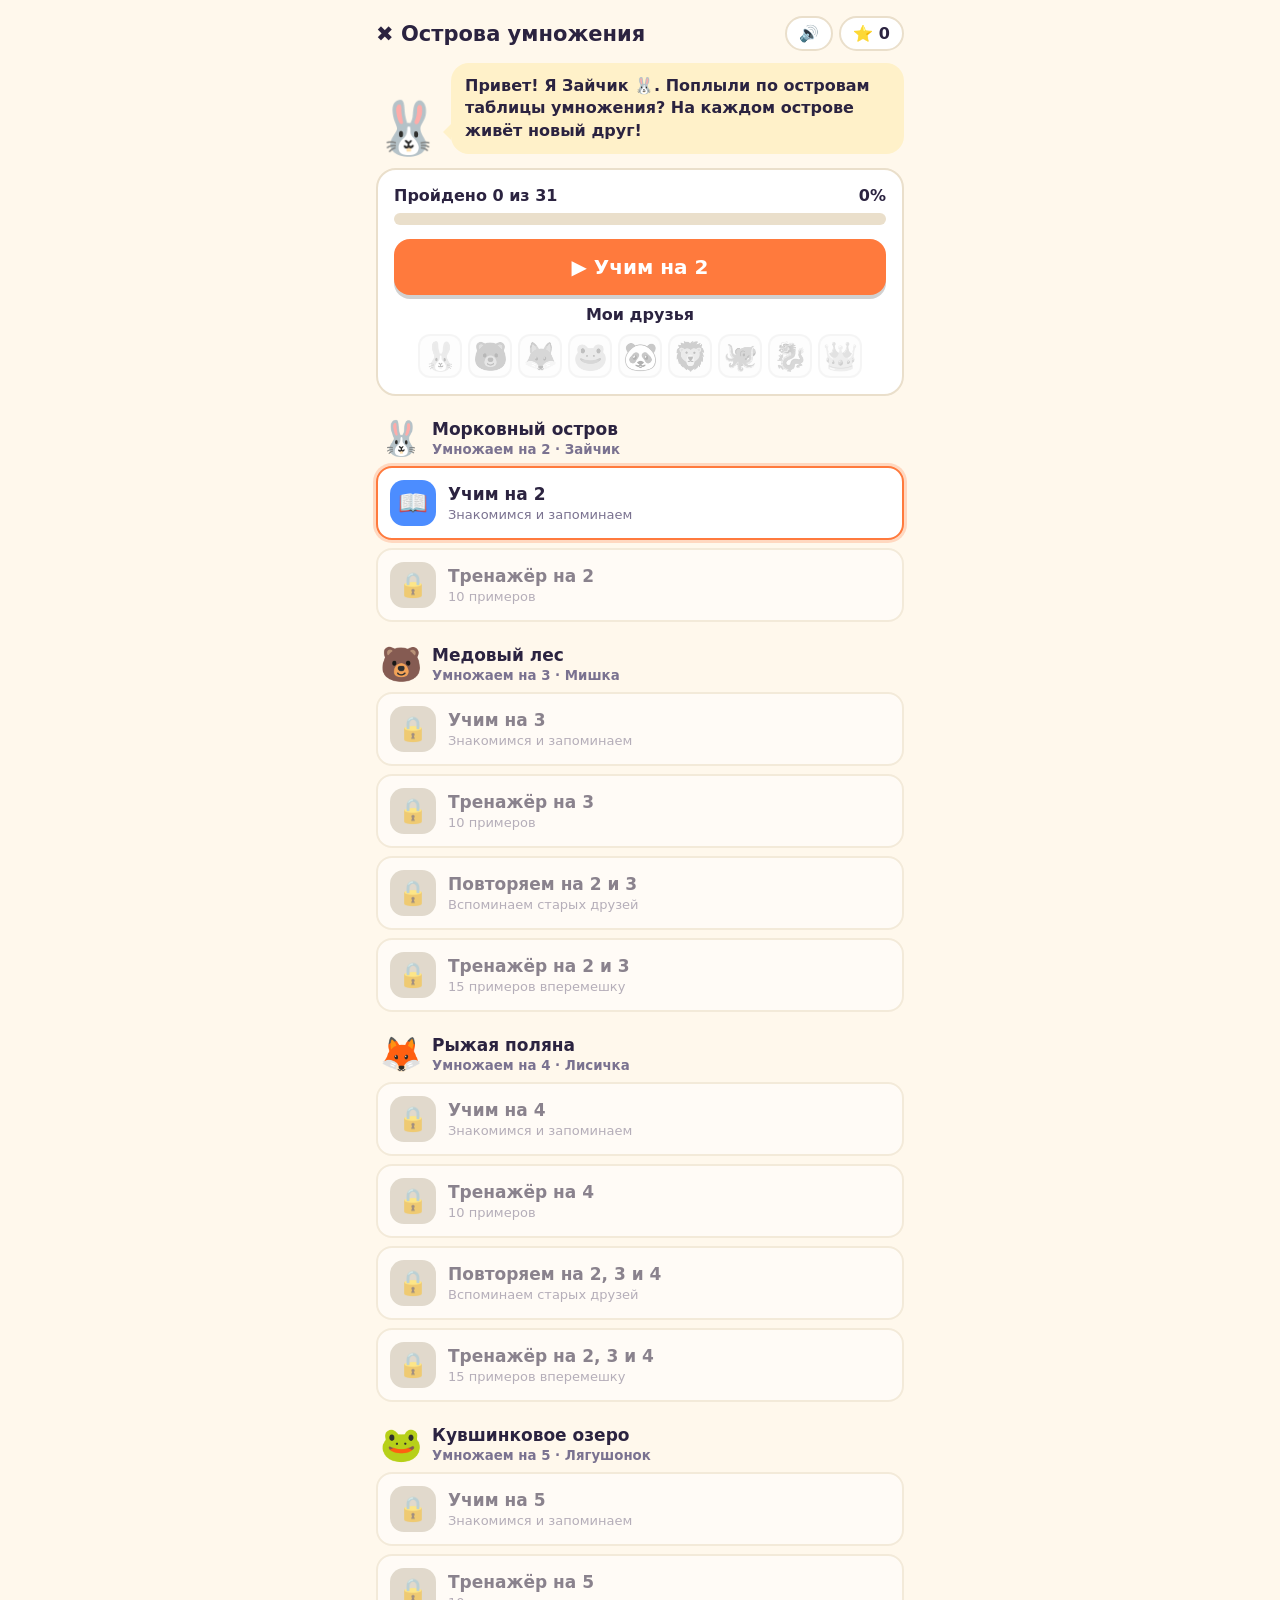
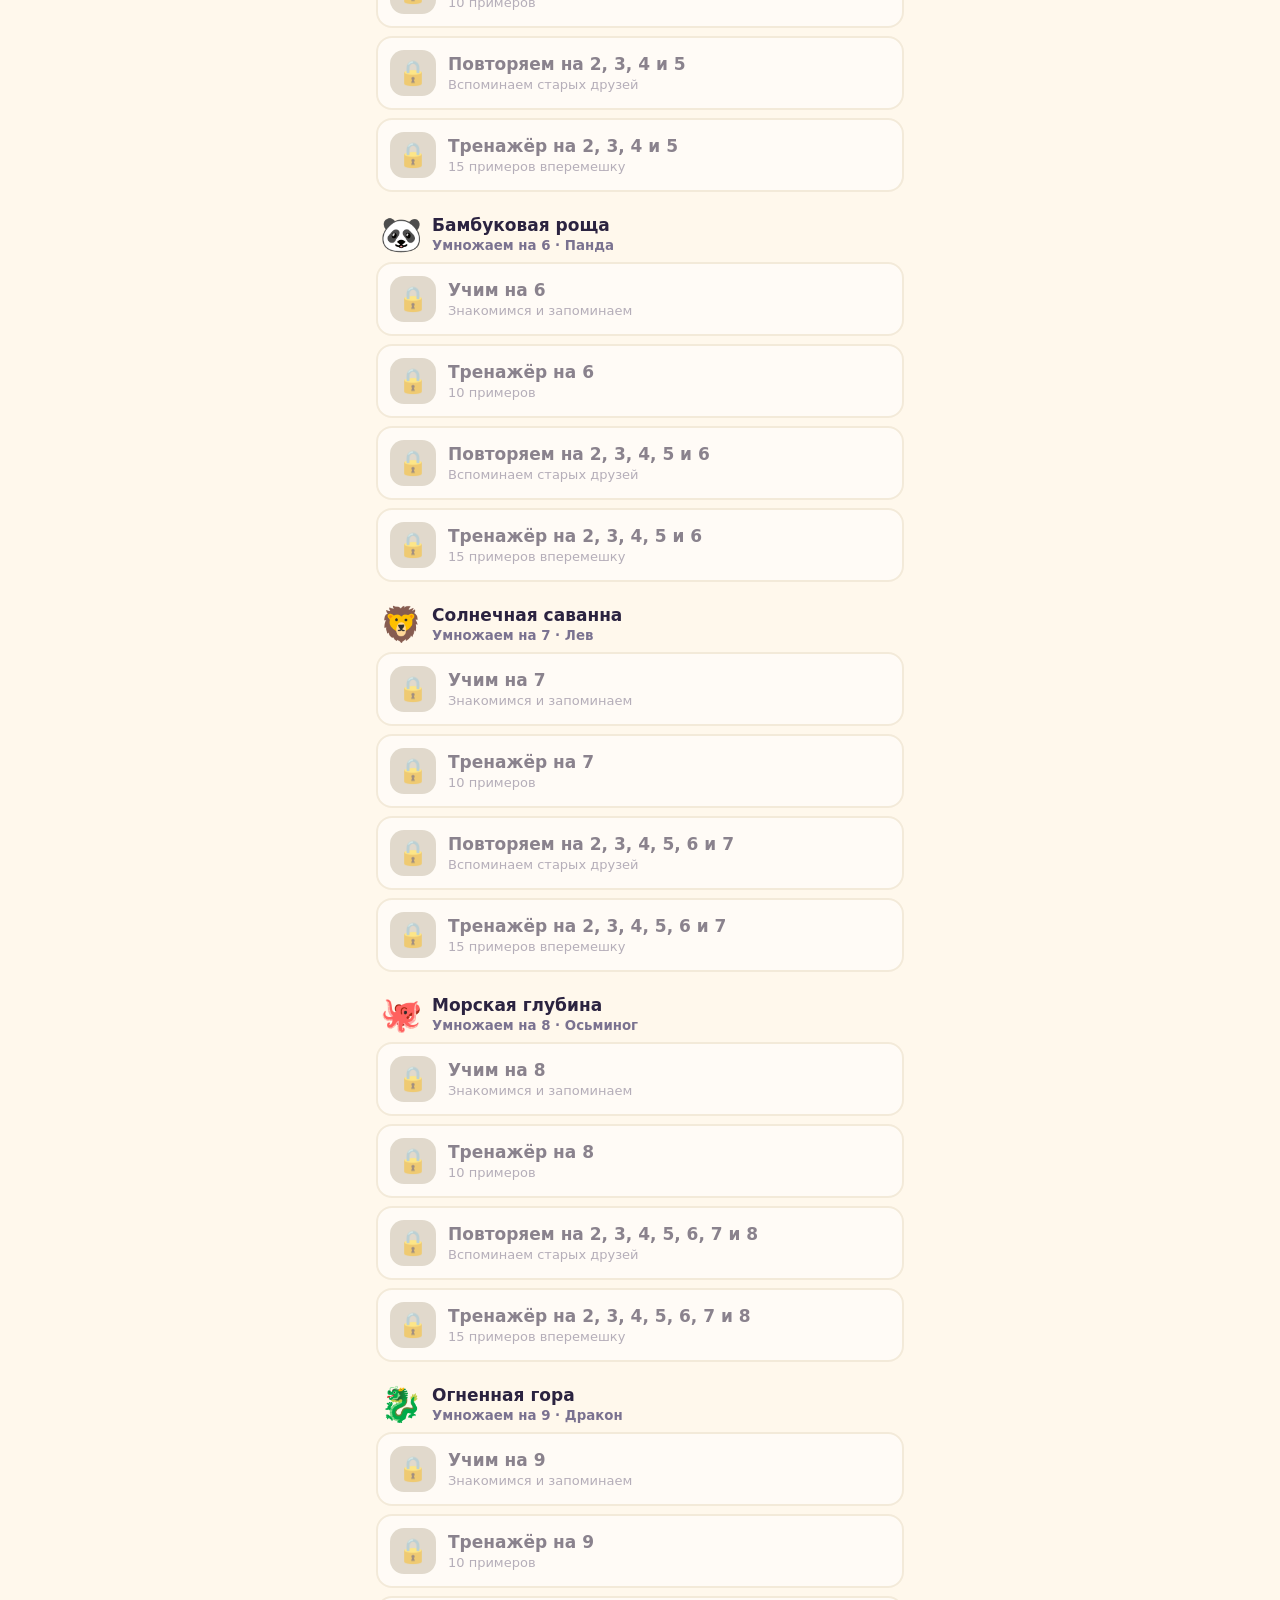
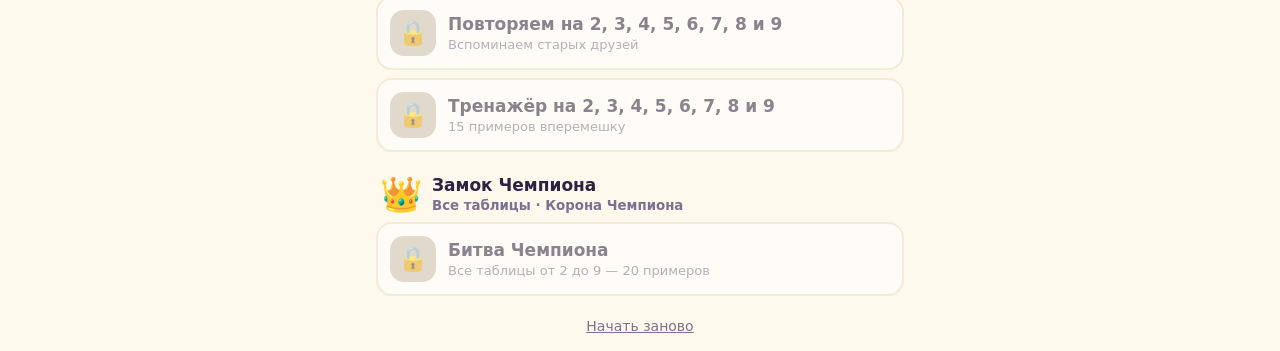
==== commit eef48873: "Review step now includes the table just learned Co-Authored-By: Claude Opus 5.5 <noreply@anthropic.c" ====
--- a/multiplication/index.html
+++ b/multiplication/index.html
@@ -167,7 +167,7 @@
   steps.push({type:'learn', tables:[n], stage:n});
   steps.push({type:'train', tables:[n], stage:n});
   if (n > 2) {
-    steps.push({type:'review', tables:range(2, n-1), stage:n});
+    steps.push({type:'review', tables:range(2, n), stage:n});
     steps.push({type:'mix', tables:range(2, n), stage:n});
   }
 }
